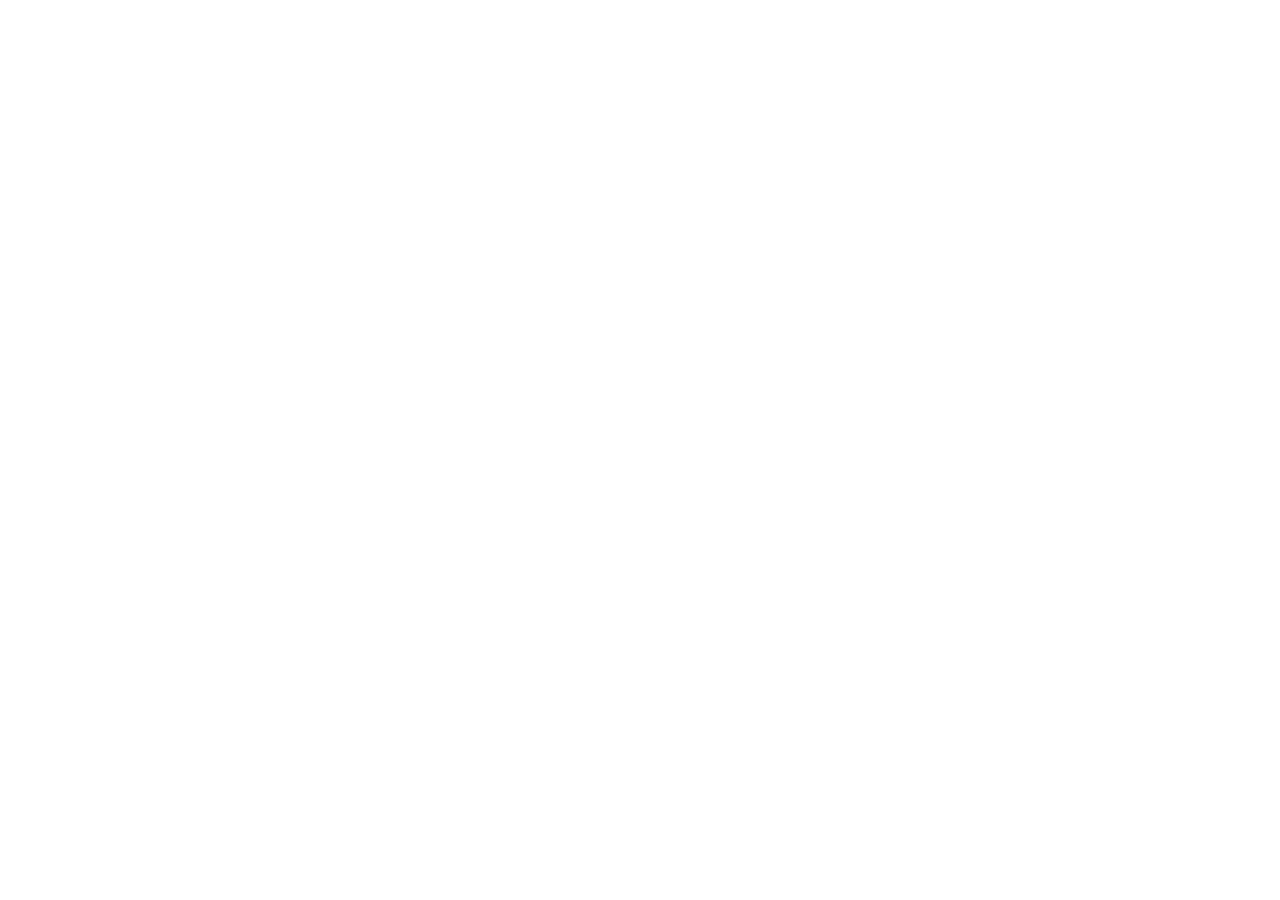
==== critique.html @ c7c2d150 "Update Open Graph meta tags for critique.html" ====
<!doctype html>
<html lang="ko">
  <head>
    <meta charset="UTF-8" />
    <meta name="viewport" content="width=device-width, initial-scale=1.0, viewport-fit=cover" />
    <title>나의 친애하는 공범들에게 · 고대신문 창간 79주년 문예공모</title>
    <meta name="description" content="고대신문 창간 79주년 문예공모 문예평론 부문 당선작 〈나의 친애하는 공범들에게〉" />
    <meta property="og:title" content="나의 친애하는 공범들에게 · 고대신문 창간 79주년 문예공모" />
    <meta property="og:description" content="고대신문 창간 79주년 문예공모 문예평론 부문 당선작" />
    <meta property="og:image" content="https://kunews.github.io/MYGM-interactive/media/img/og-critique.jpg" />
    <meta property="og:image:width" content="1200" />
    <meta property="og:image:height" content="630" />
    <meta property="og:url" content="https://kunews.github.io/MYGM-interactive/critique.html" />
    <meta property="og:type" content="article" />
    <meta property="og:site_name" content="고대신문" />
    <meta name="twitter:card" content="summary_large_image" />
    <link rel="icon" type="image/png" href="brand/favicon.png" />
    <link rel="apple-touch-icon" href="brand/apple-touch-icon.png" />
    <link rel="preconnect" href="https://fonts.googleapis.com" />
    <link rel="preconnect" href="https://fonts.gstatic.com" crossorigin />
    <link href="https://fonts.googleapis.com/css2?family=Noto+Serif+KR:wght@400;600;700&display=block" rel="stylesheet" />
    <script>try{if(sessionStorage.getItem('mungye:wipe'))document.documentElement.classList.add('wipe-in')}catch(e){}</script>
    <style>.wipe-in body::after{content:'';position:fixed;inset:0;z-index:200;background:#f7f7f5}</style>
  </head>
  <body data-work="critique">
    <div id="app"></div>
    <script type="module" src="/src/work.js"></script>
  </body>
</html>
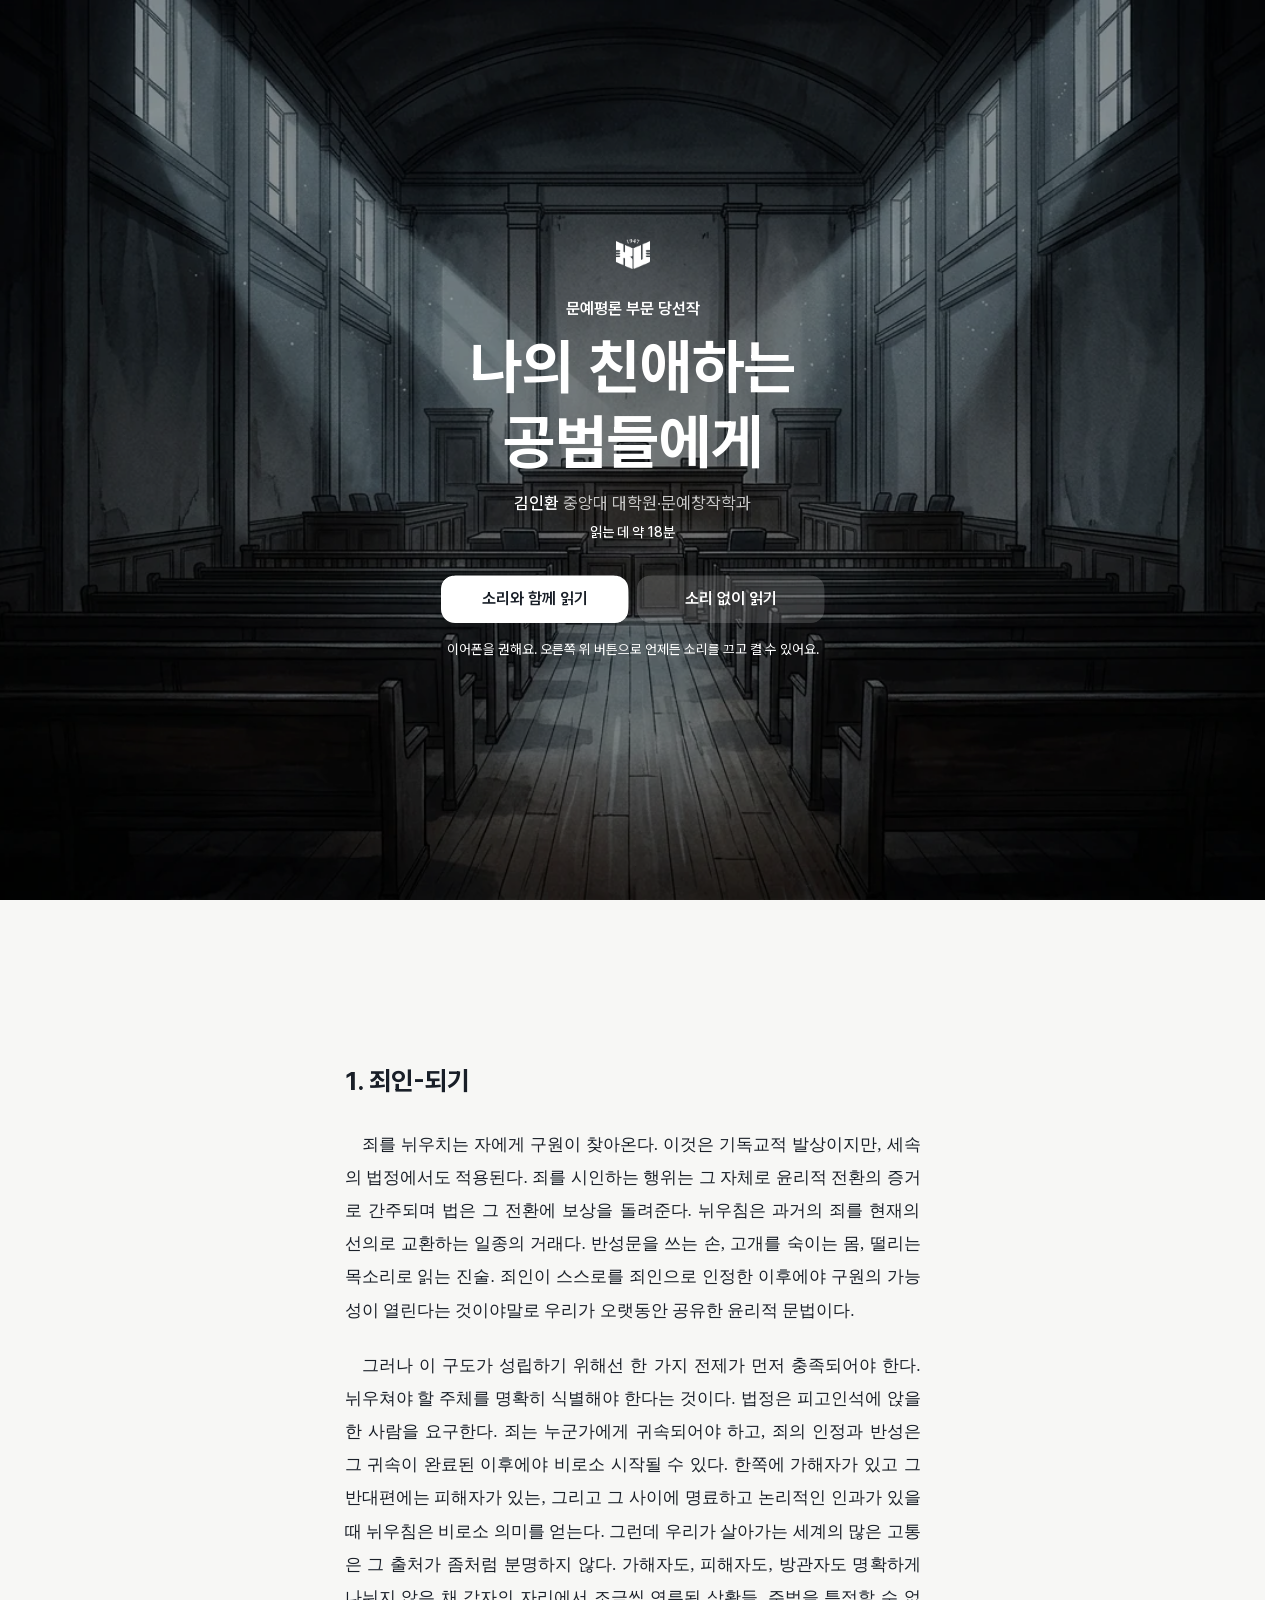
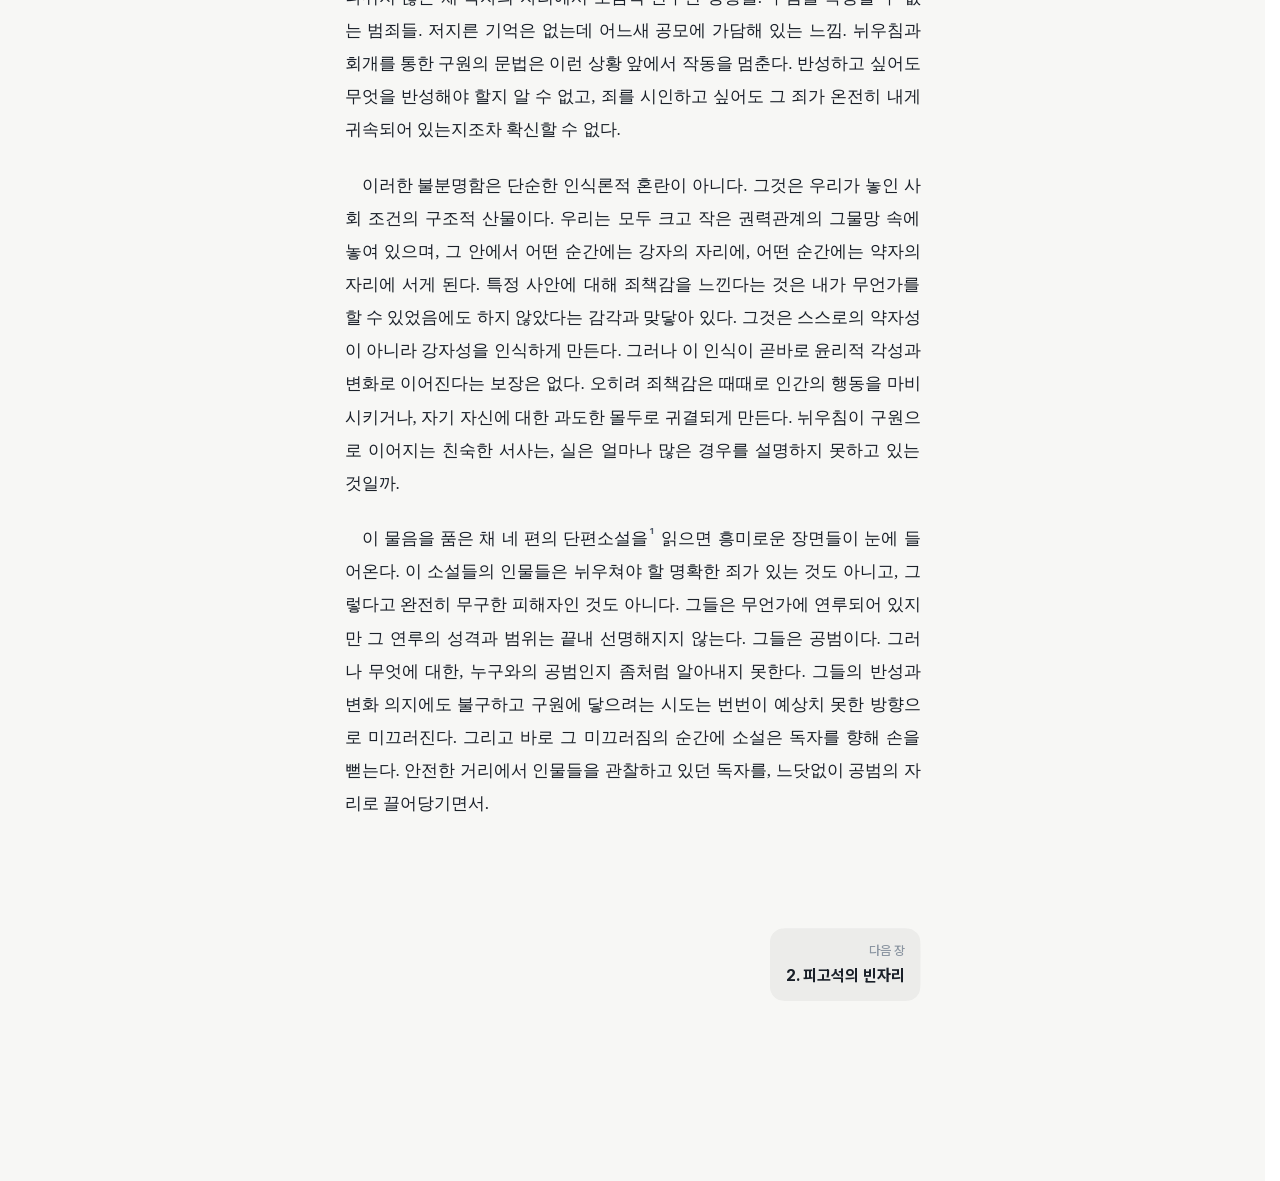
==== commit 11877fdb: "Deploy 955cebf6ae189f90eb1f23778d784be55367b003" ====
--- a/critique.html
+++ b/critique.html
@@ -21,9 +21,12 @@
     <link href="https://fonts.googleapis.com/css2?family=Noto+Serif+KR:wght@400;600;700&display=block" rel="stylesheet" />
     <script>try{if(sessionStorage.getItem('mungye:wipe'))document.documentElement.classList.add('wipe-in')}catch(e){}</script>
     <style>.wipe-in body::after{content:'';position:fixed;inset:0;z-index:200;background:#f7f7f5}</style>
+    <script type="module" crossorigin src="./assets/progress-htGak1qm.js"></script>
+    <script type="module" crossorigin src="./assets/work-B0_lLDY8.js"></script>
+    <link rel="stylesheet" crossorigin href="./assets/progress-C-xfX1Lc.css">
+    <link rel="stylesheet" crossorigin href="./assets/work-haWhw1AH.css">
   </head>
   <body data-work="critique">
     <div id="app"></div>
-    <script type="module" src="/src/work.js"></script>
   </body>
 </html>
--- a/assets/progress-C-xfX1Lc.css
+++ b/assets/progress-C-xfX1Lc.css
@@ -0,0 +1 @@
+@font-face{font-family:Pretendard Variable;font-style:normal;font-display:swap;font-weight:45 920;src:url(./PretendardVariable.subset.0-BHUkWNFR.woff2) format("woff2-variations");unicode-range:U+f9ca-fa0b,U+ff03-ff05,U+ff07,U+ff0a-ff0b,U+ff0d-ff19,U+ff1b,U+ff1d,U+ff20-ff5b,U+ff5d,U+ffe0-ffe3,U+ffe5-ffe6}@font-face{font-family:Pretendard Variable;font-style:normal;font-display:swap;font-weight:45 920;src:url(./PretendardVariable.subset.1-C-__qv6_.woff2) format("woff2-variations");unicode-range:U+d723-d728,U+d72a-d733,U+d735-d748,U+d74a-d74f,U+d752-d753,U+d755-d757,U+d75a-d75f,U+d762-d764,U+d766-d768,U+d76a-d76b,U+d76d-d76f,U+d771-d787,U+d789-d78b,U+d78d-d78f,U+d791-d797,U+d79a,U+d79c,U+d79e-d7a3,U+f900-f909,U+f90b-f92e}@font-face{font-family:Pretendard Variable;font-style:normal;font-display:swap;font-weight:45 920;src:url(./PretendardVariable.subset.2-dCZkyKLw.woff2) format("woff2-variations");unicode-range:U+d679-d68b,U+d68e-d69e,U+d6a0,U+d6a2-d6a7,U+d6a9-d6c3,U+d6c6-d6c7,U+d6c9-d6cb,U+d6cd-d6d3,U+d6d5-d6d6,U+d6d8-d6e3,U+d6e5-d6e7,U+d6e9-d6fb,U+d6fd-d717,U+d719-d71f,U+d721-d722}@font-face{font-family:Pretendard Variable;font-style:normal;font-display:swap;font-weight:45 920;src:url(./PretendardVariable.subset.3-Dqw33sf4.woff2) format("woff2-variations");unicode-range:U+d5bc-d5c7,U+d5ca-d5cb,U+d5cd-d5cf,U+d5d1-d5d7,U+d5d9-d5da,U+d5dc,U+d5de-d5e3,U+d5e6-d5e7,U+d5e9-d5eb,U+d5ed-d5f6,U+d5f8,U+d5fa-d5ff,U+d602-d603,U+d605-d607,U+d609-d60f,U+d612-d613,U+d616-d61b,U+d61d-d637,U+d63a-d63b,U+d63d-d63f,U+d641-d647,U+d64a-d64c,U+d64e-d653,U+d656-d657,U+d659-d65b,U+d65d-d666,U+d668,U+d66a-d678}@font-face{font-family:Pretendard Variable;font-style:normal;font-display:swap;font-weight:45 920;src:url(./PretendardVariable.subset.4-Bvh2YGoc.woff2) format("woff2-variations");unicode-range:U+d507,U+d509-d50b,U+d50d-d513,U+d515-d53b,U+d53e-d53f,U+d541-d543,U+d545-d54c,U+d54e,U+d550,U+d552-d557,U+d55a-d55b,U+d55d-d55f,U+d561-d564,U+d566-d567,U+d56a,U+d56c,U+d56e-d573,U+d576-d577,U+d579-d583,U+d585-d586,U+d58a-d5a4,U+d5a6-d5bb}@font-face{font-family:Pretendard Variable;font-style:normal;font-display:swap;font-weight:45 920;src:url(./PretendardVariable.subset.5-K_MNGNCe.woff2) format("woff2-variations");unicode-range:U+d464-d477,U+d47a-d47b,U+d47d-d47f,U+d481-d487,U+d489-d48a,U+d48c,U+d48e-d4e7,U+d4e9-d503,U+d505-d506}@font-face{font-family:Pretendard Variable;font-style:normal;font-display:swap;font-weight:45 920;src:url(./PretendardVariable.subset.6-Bxhohlcm.woff2) format("woff2-variations");unicode-range:U+d3bf-d3c7,U+d3ca-d3cf,U+d3d1-d3eb,U+d3ee-d3ef,U+d3f1-d3f3,U+d3f5-d3fb,U+d3fd-d400,U+d402-d45b,U+d45d-d463}@font-face{font-family:Pretendard Variable;font-style:normal;font-display:swap;font-weight:45 920;src:url(./PretendardVariable.subset.7-E2HaA55t.woff2) format("woff2-variations");unicode-range:U+d2ff,U+d302-d304,U+d306-d30b,U+d30f,U+d311-d313,U+d315-d31b,U+d31e,U+d322-d324,U+d326-d327,U+d32a-d32b,U+d32d-d32f,U+d331-d337,U+d339-d33c,U+d33e-d37b,U+d37e-d37f,U+d381-d383,U+d385-d38b,U+d38e-d390,U+d392-d397,U+d39a-d39b,U+d39d-d39f,U+d3a1-d3a7,U+d3a9-d3aa,U+d3ac,U+d3ae-d3b3,U+d3b5-d3b7,U+d3b9-d3bb,U+d3bd-d3be}@font-face{font-family:Pretendard Variable;font-style:normal;font-display:swap;font-weight:45 920;src:url(./PretendardVariable.subset.8-CRbJhhyA.woff2) format("woff2-variations");unicode-range:U+d257-d27f,U+d281-d29b,U+d29d-d29f,U+d2a1-d2ab,U+d2ad-d2b7,U+d2ba-d2bb,U+d2bd-d2bf,U+d2c1-d2c7,U+d2c9-d2ef,U+d2f2-d2f3,U+d2f5-d2f7,U+d2f9-d2fe}@font-face{font-family:Pretendard Variable;font-style:normal;font-display:swap;font-weight:45 920;src:url(./PretendardVariable.subset.9-Btb3bmS6.woff2) format("woff2-variations");unicode-range:U+d1b4,U+d1b6-d1f3,U+d1f5-d22b,U+d22e-d22f,U+d231-d233,U+d235-d23b,U+d23d-d240,U+d242-d256}@font-face{font-family:Pretendard Variable;font-style:normal;font-display:swap;font-weight:45 920;src:url(./PretendardVariable.subset.10-DzSWztS8.woff2) format("woff2-variations");unicode-range:U+d105-d12f,U+d132-d133,U+d135-d137,U+d139-d13f,U+d141-d142,U+d144,U+d146-d14b,U+d14e-d14f,U+d151-d153,U+d155-d15b,U+d15e-d187,U+d189-d19f,U+d1a2-d1a3,U+d1a5-d1a7,U+d1a9-d1af,U+d1b2-d1b3}@font-face{font-family:Pretendard Variable;font-style:normal;font-display:swap;font-weight:45 920;src:url(./PretendardVariable.subset.11-CqVmlKJn.woff2) format("woff2-variations");unicode-range:U+d04b-d04f,U+d051-d057,U+d059-d06b,U+d06d-d06f,U+d071-d073,U+d075-d07b,U+d07e-d0a3,U+d0a6-d0a7,U+d0a9-d0ab,U+d0ad-d0b3,U+d0b6,U+d0b8,U+d0ba-d0bf,U+d0c2-d0c3,U+d0c5-d0c7,U+d0c9-d0cf,U+d0d2,U+d0d6-d0db,U+d0de-d0df,U+d0e1-d0e3,U+d0e5-d0eb,U+d0ee-d0f0,U+d0f2-d104}@font-face{font-family:Pretendard Variable;font-style:normal;font-display:swap;font-weight:45 920;src:url(./PretendardVariable.subset.12-BHuZSgT0.woff2) format("woff2-variations");unicode-range:U+cfa2-cfc3,U+cfc5-cfdf,U+cfe2-cfe3,U+cfe5-cfe7,U+cfe9-cff4,U+cff6-cffb,U+cffd-cfff,U+d001-d003,U+d005-d017,U+d019-d033,U+d036-d037,U+d039-d03b,U+d03d-d04a}@font-face{font-family:Pretendard Variable;font-style:normal;font-display:swap;font-weight:45 920;src:url(./PretendardVariable.subset.13-C42mj_j2.woff2) format("woff2-variations");unicode-range:U+cef0-cef3,U+cef6,U+cef9-ceff,U+cf01-cf03,U+cf05-cf07,U+cf09-cf0f,U+cf11-cf12,U+cf14-cf1b,U+cf1d-cf1f,U+cf21-cf2f,U+cf31-cf53,U+cf56-cf57,U+cf59-cf5b,U+cf5d-cf63,U+cf66,U+cf68,U+cf6a-cf6f,U+cf71-cf84,U+cf86-cf8b,U+cf8d-cfa1}@font-face{font-family:Pretendard Variable;font-style:normal;font-display:swap;font-weight:45 920;src:url(./PretendardVariable.subset.14-Bl512uUX.woff2) format("woff2-variations");unicode-range:U+ce3c-ce57,U+ce5a-ce5b,U+ce5d-ce5f,U+ce61-ce67,U+ce6a,U+ce6c,U+ce6e-ce73,U+ce76-ce77,U+ce79-ce7b,U+ce7d-ce83,U+ce85-ce88,U+ce8a-ce8f,U+ce91-ce93,U+ce95-ce97,U+ce99-ce9f,U+cea2,U+cea4-ceab,U+cead-cee3,U+cee6-cee7,U+cee9-ceeb,U+ceed-ceef}@font-face{font-family:Pretendard Variable;font-style:normal;font-display:swap;font-weight:45 920;src:url(./PretendardVariable.subset.15-D04iXIE3.woff2) format("woff2-variations");unicode-range:U+cd92-cd93,U+cd96-cd97,U+cd99-cd9b,U+cd9d-cda3,U+cda6-cda8,U+cdaa-cdaf,U+cdb1-cdc3,U+cdc5-cdcb,U+cdcd-cde7,U+cde9-ce03,U+ce05-ce1f,U+ce22-ce34,U+ce36-ce3b}@font-face{font-family:Pretendard Variable;font-style:normal;font-display:swap;font-weight:45 920;src:url(./PretendardVariable.subset.16-BQUnS2GX.woff2) format("woff2-variations");unicode-range:U+ccef-cd07,U+cd0a-cd0b,U+cd0d-cd1a,U+cd1c,U+cd1e-cd2b,U+cd2d-cd5b,U+cd5d-cd77,U+cd79-cd91}@font-face{font-family:Pretendard Variable;font-style:normal;font-display:swap;font-weight:45 920;src:url(./PretendardVariable.subset.17-BfZSA-Xc.woff2) format("woff2-variations");unicode-range:U+cc3f-cc43,U+cc46-cc47,U+cc49-cc4b,U+cc4d-cc53,U+cc55-cc58,U+cc5a-cc5f,U+cc61-cc97,U+cc9a-cc9b,U+cc9d-cc9f,U+cca1-cca7,U+ccaa,U+ccac,U+ccae-ccb3,U+ccb6-ccb7,U+ccb9-ccbb,U+ccbd-cccf,U+ccd1-cce3,U+cce5-ccee}@font-face{font-family:Pretendard Variable;font-style:normal;font-display:swap;font-weight:45 920;src:url(./PretendardVariable.subset.18-CwAxMC3C.woff2) format("woff2-variations");unicode-range:U+cb91-cbd3,U+cbd5-cbe3,U+cbe5-cc0b,U+cc0e-cc0f,U+cc11-cc13,U+cc15-cc1b,U+cc1d-cc20,U+cc23-cc27,U+cc2a-cc2b,U+cc2d,U+cc2f,U+cc31-cc37,U+cc3a,U+cc3c}@font-face{font-family:Pretendard Variable;font-style:normal;font-display:swap;font-weight:45 920;src:url(./PretendardVariable.subset.19-CJu4Zcdo.woff2) format("woff2-variations");unicode-range:U+caf4-cb47,U+cb4a-cb90}@font-face{font-family:Pretendard Variable;font-style:normal;font-display:swap;font-weight:45 920;src:url(./PretendardVariable.subset.20-Ig1-z3n5.woff2) format("woff2-variations");unicode-range:U+ca4a-ca4b,U+ca4e-ca4f,U+ca51-ca53,U+ca55-ca5b,U+ca5d-ca60,U+ca62-ca83,U+ca85-cabb,U+cabe-cabf,U+cac1-cac3,U+cac5-cacb,U+cacd-cad0,U+cad2,U+cad4-cad8,U+cada-caf3}@font-face{font-family:Pretendard Variable;font-style:normal;font-display:swap;font-weight:45 920;src:url(./PretendardVariable.subset.21-yKPEdLXC.woff2) format("woff2-variations");unicode-range:U+c996-c997,U+c99a-c99c,U+c99e-c9bf,U+c9c2-c9c3,U+c9c5-c9c7,U+c9c9-c9cf,U+c9d2,U+c9d4,U+c9d7-c9d8,U+c9db,U+c9de-c9df,U+c9e1-c9e3,U+c9e5-c9e6,U+c9e8-c9eb,U+c9ee-c9f0,U+c9f2-c9f7,U+c9f9-ca0b,U+ca0d-ca28,U+ca2a-ca49}@font-face{font-family:Pretendard Variable;font-style:normal;font-display:swap;font-weight:45 920;src:url(./PretendardVariable.subset.22-CSqxKoOs.woff2) format("woff2-variations");unicode-range:U+c8e9-c8f4,U+c8f6-c8fb,U+c8fe-c8ff,U+c901-c903,U+c905-c90b,U+c90e-c910,U+c912-c917,U+c919-c92b,U+c92d-c94f,U+c951-c953,U+c955-c96b,U+c96d-c973,U+c975-c987,U+c98a-c98b,U+c98d-c98f,U+c991-c995}@font-face{font-family:Pretendard Variable;font-style:normal;font-display:swap;font-weight:45 920;src:url(./PretendardVariable.subset.23-DK80wi0t.woff2) format("woff2-variations");unicode-range:U+c841-c84b,U+c84d-c86f,U+c872-c873,U+c875-c877,U+c879-c87f,U+c882-c884,U+c887-c88a,U+c88d-c8c3,U+c8c5-c8df,U+c8e1-c8e8}@font-face{font-family:Pretendard Variable;font-style:normal;font-display:swap;font-weight:45 920;src:url(./PretendardVariable.subset.24-CmkE8Q8D.woff2) format("woff2-variations");unicode-range:U+c779-c77b,U+c77e-c782,U+c786,U+c78b,U+c78d,U+c78f,U+c792-c793,U+c795,U+c797,U+c799-c79f,U+c7a2,U+c7a7-c7ab,U+c7ae-c7bb,U+c7bd-c7c0,U+c7c2-c7c7,U+c7c9-c7dc,U+c7de-c7ff,U+c802-c803,U+c805-c807,U+c809,U+c80b-c80f,U+c812,U+c814,U+c817-c81b,U+c81e-c81f,U+c821-c823,U+c825-c82e,U+c830-c837,U+c839-c83b,U+c83d-c840}@font-face{font-family:Pretendard Variable;font-style:normal;font-display:swap;font-weight:45 920;src:url(./PretendardVariable.subset.25-CsoWBIZB.woff2) format("woff2-variations");unicode-range:U+c6bb-c6bf,U+c6c2,U+c6c4,U+c6c6-c6cb,U+c6ce-c6cf,U+c6d1-c6d3,U+c6d5-c6db,U+c6dd-c6df,U+c6e1-c6e7,U+c6e9-c6eb,U+c6ed-c6ef,U+c6f1-c6f8,U+c6fa-c703,U+c705-c707,U+c709-c70b,U+c70d-c716,U+c718,U+c71a-c71f,U+c722-c723,U+c725-c727,U+c729-c734,U+c736-c73b,U+c73e-c73f,U+c741-c743,U+c745-c74b,U+c74e-c750,U+c752-c757,U+c759-c773,U+c776-c777}@font-face{font-family:Pretendard Variable;font-style:normal;font-display:swap;font-weight:45 920;src:url(./PretendardVariable.subset.26-Sozl8dw8.woff2) format("woff2-variations");unicode-range:U+c5f5-c5fb,U+c5fe,U+c602-c605,U+c607,U+c609-c60f,U+c611-c61a,U+c61c-c623,U+c626-c627,U+c629-c62b,U+c62d,U+c62f-c632,U+c636,U+c638,U+c63a-c63f,U+c642-c643,U+c645-c647,U+c649-c652,U+c656-c65b,U+c65d-c65f,U+c661-c663,U+c665-c677,U+c679-c67b,U+c67d-c693,U+c696-c697,U+c699-c69b,U+c69d-c6a3,U+c6a6,U+c6a8,U+c6aa-c6af,U+c6b2-c6b3,U+c6b5-c6b7,U+c6b9-c6ba}@font-face{font-family:Pretendard Variable;font-style:normal;font-display:swap;font-weight:45 920;src:url(./PretendardVariable.subset.27-CT6nuW9L.woff2) format("woff2-variations");unicode-range:U+c517-c527,U+c52a-c52b,U+c52d-c52f,U+c531-c538,U+c53a,U+c53c,U+c53e-c543,U+c546-c547,U+c54b,U+c54d-c552,U+c556,U+c55a-c55b,U+c55d,U+c55f,U+c562-c563,U+c565-c567,U+c569-c56f,U+c572,U+c574,U+c576-c57b,U+c57e-c57f,U+c581-c583,U+c585-c586,U+c588-c58b,U+c58e,U+c590,U+c592-c596,U+c599-c5b3,U+c5b6-c5b7,U+c5ba,U+c5be-c5c3,U+c5ca-c5cb,U+c5cd,U+c5cf,U+c5d2-c5d3,U+c5d5-c5d7,U+c5d9-c5df,U+c5e1-c5e2,U+c5e4,U+c5e6-c5eb,U+c5ef,U+c5f1-c5f3}@font-face{font-family:Pretendard Variable;font-style:normal;font-display:swap;font-weight:45 920;src:url(./PretendardVariable.subset.28-CpO0Y96p.woff2) format("woff2-variations");unicode-range:U+c475-c4ef,U+c4f2-c4f3,U+c4f5-c4f7,U+c4f9-c4ff,U+c502-c50b,U+c50d-c516}@font-face{font-family:Pretendard Variable;font-style:normal;font-display:swap;font-weight:45 920;src:url(./PretendardVariable.subset.29-D6hjrUWm.woff2) format("woff2-variations");unicode-range:U+c3d0-c3d7,U+c3da-c3db,U+c3dd-c3de,U+c3e1-c3ec,U+c3ee-c3f3,U+c3f5-c42b,U+c42d-c463,U+c466-c474}@font-face{font-family:Pretendard Variable;font-style:normal;font-display:swap;font-weight:45 920;src:url(./PretendardVariable.subset.30-CWDM1c0J.woff2) format("woff2-variations");unicode-range:U+c32b-c367,U+c36a-c36b,U+c36d-c36f,U+c371-c377,U+c37a-c37b,U+c37e-c383,U+c385-c387,U+c389-c3cf}@font-face{font-family:Pretendard Variable;font-style:normal;font-display:swap;font-weight:45 920;src:url(./PretendardVariable.subset.31-CdmyZ5mm.woff2) format("woff2-variations");unicode-range:U+c26a-c26b,U+c26d-c26f,U+c271-c273,U+c275-c27b,U+c27e-c287,U+c289-c28f,U+c291-c297,U+c299-c29a,U+c29c-c2a3,U+c2a5-c2a7,U+c2a9-c2ab,U+c2ad-c2b3,U+c2b6,U+c2b8,U+c2ba-c2bb,U+c2bd-c2db,U+c2de-c2df,U+c2e1-c2e2,U+c2e5-c2ea,U+c2ee,U+c2f0,U+c2f2-c2f5,U+c2f7,U+c2fa-c2fb,U+c2fd-c2ff,U+c301-c307,U+c309-c30c,U+c30e-c312,U+c315-c323,U+c325-c328,U+c32a}@font-face{font-family:Pretendard Variable;font-style:normal;font-display:swap;font-weight:45 920;src:url(./PretendardVariable.subset.32-CGnFWD2i.woff2) format("woff2-variations");unicode-range:U+c1bc-c1c3,U+c1c5-c1df,U+c1e1-c1fb,U+c1fd-c203,U+c205-c20c,U+c20e,U+c210-c217,U+c21a-c21b,U+c21d-c21e,U+c221-c227,U+c229-c22a,U+c22c,U+c22e,U+c230,U+c233-c24f,U+c251-c257,U+c259-c269}@font-face{font-family:Pretendard Variable;font-style:normal;font-display:swap;font-weight:45 920;src:url(./PretendardVariable.subset.33--0OT__YQ.woff2) format("woff2-variations");unicode-range:U+c101-c11b,U+c11f,U+c121-c123,U+c125-c12b,U+c12e,U+c132-c137,U+c13a-c13b,U+c13d-c13f,U+c141-c147,U+c14a,U+c14c-c153,U+c155-c157,U+c159-c15b,U+c15d-c166,U+c169-c16f,U+c171-c177,U+c179-c18b,U+c18e-c18f,U+c191-c193,U+c195-c19b,U+c19d-c19e,U+c1a0,U+c1a2-c1a4,U+c1a6-c1bb}@font-face{font-family:Pretendard Variable;font-style:normal;font-display:swap;font-weight:45 920;src:url(./PretendardVariable.subset.34-CaCS33Md.woff2) format("woff2-variations");unicode-range:U+c049-c057,U+c059-c05b,U+c05d-c05f,U+c061-c067,U+c069-c08f,U+c091-c0ab,U+c0ae-c0af,U+c0b1-c0b3,U+c0b5,U+c0b7-c0bb,U+c0be,U+c0c2-c0c7,U+c0ca-c0cb,U+c0cd-c0cf,U+c0d1-c0d7,U+c0d9-c0da,U+c0dc,U+c0de-c0e3,U+c0e5-c0eb,U+c0ed-c0f3,U+c0f6,U+c0f8,U+c0fa-c0ff}@font-face{font-family:Pretendard Variable;font-style:normal;font-display:swap;font-weight:45 920;src:url(./PretendardVariable.subset.35-DWFYRGLp.woff2) format("woff2-variations");unicode-range:U+bfa7-bfaf,U+bfb1-bfc4,U+bfc6-bfcb,U+bfce-bfcf,U+bfd1-bfd3,U+bfd5-bfdb,U+bfdd-c048}@font-face{font-family:Pretendard Variable;font-style:normal;font-display:swap;font-weight:45 920;src:url(./PretendardVariable.subset.36-Dn5IBRQB.woff2) format("woff2-variations");unicode-range:U+bf07,U+bf09-bf3f,U+bf41-bf4f,U+bf52-bf54,U+bf56-bfa6}@font-face{font-family:Pretendard Variable;font-style:normal;font-display:swap;font-weight:45 920;src:url(./PretendardVariable.subset.37-BD6FyOtY.woff2) format("woff2-variations");unicode-range:U+be56,U+be58,U+be5c-be5f,U+be62-be63,U+be65-be67,U+be69-be74,U+be76-be7b,U+be7e-be7f,U+be81-be8e,U+be90,U+be92-bea7,U+bea9-becf,U+bed2-bed3,U+bed5-bed6,U+bed9-bee3,U+bee6-bf06}@font-face{font-family:Pretendard Variable;font-style:normal;font-display:swap;font-weight:45 920;src:url(./PretendardVariable.subset.38-D4hu443z.woff2) format("woff2-variations");unicode-range:U+bdb0-bdd3,U+bdd5-bdef,U+bdf1-be0b,U+be0d-be0f,U+be11-be13,U+be15-be43,U+be46-be47,U+be49-be4b,U+be4d-be53}@font-face{font-family:Pretendard Variable;font-style:normal;font-display:swap;font-weight:45 920;src:url(./PretendardVariable.subset.39-B_7wfth9.woff2) format("woff2-variations");unicode-range:U+bd03,U+bd06,U+bd08,U+bd0a-bd0f,U+bd11-bd22,U+bd25-bd47,U+bd49-bd58,U+bd5a-bd7f,U+bd82-bd83,U+bd85-bd87,U+bd8a-bd8f,U+bd91-bd92,U+bd94,U+bd96-bd98,U+bd9a-bdaf}@font-face{font-family:Pretendard Variable;font-style:normal;font-display:swap;font-weight:45 920;src:url(./PretendardVariable.subset.40-BDaOfdUe.woff2) format("woff2-variations");unicode-range:U+bc4e-bc83,U+bc86-bc87,U+bc89-bc8b,U+bc8d-bc93,U+bc96,U+bc98,U+bc9b-bc9f,U+bca2-bca3,U+bca5-bca7,U+bca9-bcb2,U+bcb4-bcbb,U+bcbe-bcbf,U+bcc1-bcc3,U+bcc5-bccc,U+bcce-bcd0,U+bcd2-bcd4,U+bcd6-bcf3,U+bcf7,U+bcf9-bcfb,U+bcfd-bd02}@font-face{font-family:Pretendard Variable;font-style:normal;font-display:swap;font-weight:45 920;src:url(./PretendardVariable.subset.41-BUACvzZC.woff2) format("woff2-variations");unicode-range:U+bb90-bba3,U+bba5-bbab,U+bbad-bbbf,U+bbc1-bbf7,U+bbfa-bbfb,U+bbfd-bbfe,U+bc01-bc07,U+bc09-bc0a,U+bc0e,U+bc10,U+bc12-bc13,U+bc17,U+bc19-bc1a,U+bc1e,U+bc20-bc23,U+bc26,U+bc28,U+bc2a-bc2c,U+bc2e-bc2f,U+bc32-bc33,U+bc35-bc37,U+bc39-bc3f,U+bc41-bc42,U+bc44,U+bc46-bc48,U+bc4a-bc4d}@font-face{font-family:Pretendard Variable;font-style:normal;font-display:swap;font-weight:45 920;src:url(./PretendardVariable.subset.42-Dp-5mnyL.woff2) format("woff2-variations");unicode-range:U+bae6-bafb,U+bafd-bb17,U+bb19-bb33,U+bb37,U+bb39-bb3a,U+bb3d-bb43,U+bb45-bb46,U+bb48,U+bb4a-bb4f,U+bb51-bb53,U+bb55-bb57,U+bb59-bb62,U+bb64-bb8f}@font-face{font-family:Pretendard Variable;font-style:normal;font-display:swap;font-weight:45 920;src:url(./PretendardVariable.subset.43-DHdpry7N.woff2) format("woff2-variations");unicode-range:U+ba30-ba37,U+ba3a-ba3b,U+ba3d-ba3f,U+ba41-ba47,U+ba49-ba4a,U+ba4c,U+ba4e-ba53,U+ba56-ba57,U+ba59-ba5b,U+ba5d-ba63,U+ba65-ba66,U+ba68-ba6f,U+ba71-ba73,U+ba75-ba77,U+ba79-ba84,U+ba86,U+ba88-baa7,U+baaa,U+baad-baaf,U+bab1-bab7,U+baba,U+babc,U+babe-bae5}@font-face{font-family:Pretendard Variable;font-style:normal;font-display:swap;font-weight:45 920;src:url(./PretendardVariable.subset.44-qHopVhdd.woff2) format("woff2-variations");unicode-range:U+b96e-b973,U+b976-b977,U+b979-b97b,U+b97d-b983,U+b986,U+b988,U+b98a-b98d,U+b98f-b9ab,U+b9ae-b9af,U+b9b1-b9b3,U+b9b5-b9bb,U+b9be,U+b9c0,U+b9c2-b9c7,U+b9ca-b9cb,U+b9cd,U+b9d2-b9d7,U+b9da,U+b9dc,U+b9df-b9e0,U+b9e2,U+b9e6-b9e7,U+b9e9-b9f3,U+b9f6,U+b9f8,U+b9fb-ba2f}@font-face{font-family:Pretendard Variable;font-style:normal;font-display:swap;font-weight:45 920;src:url(./PretendardVariable.subset.45-BniyRFfm.woff2) format("woff2-variations");unicode-range:U+b8bf-b8cb,U+b8cd-b8e0,U+b8e2-b8e7,U+b8ea-b8eb,U+b8ed-b8ef,U+b8f1-b8f7,U+b8fa,U+b8fc,U+b8fe-b903,U+b905-b917,U+b919-b91f,U+b921-b93b,U+b93d-b957,U+b95a-b95b,U+b95d-b95f,U+b961-b967,U+b969-b96c}@font-face{font-family:Pretendard Variable;font-style:normal;font-display:swap;font-weight:45 920;src:url(./PretendardVariable.subset.46-BMRq7xC-.woff2) format("woff2-variations");unicode-range:U+b80d-b80f,U+b811-b817,U+b81a,U+b81c-b823,U+b826-b827,U+b829-b82b,U+b82d-b833,U+b836,U+b83a-b83f,U+b841-b85b,U+b85e-b85f,U+b861-b863,U+b865-b86b,U+b86e,U+b870,U+b872-b8af,U+b8b1-b8be}@font-face{font-family:Pretendard Variable;font-style:normal;font-display:swap;font-weight:45 920;src:url(./PretendardVariable.subset.47-B-cWO2pw.woff2) format("woff2-variations");unicode-range:U+b74d-b75f,U+b761-b763,U+b765-b774,U+b776-b77b,U+b77e-b77f,U+b781-b783,U+b785-b78b,U+b78e,U+b792-b796,U+b79a-b79b,U+b79d-b7a7,U+b7aa,U+b7ae-b7b3,U+b7b6-b7c8,U+b7ca-b7eb,U+b7ee-b7ef,U+b7f1-b7f3,U+b7f5-b7fb,U+b7fe,U+b802-b806,U+b80a-b80b}@font-face{font-family:Pretendard Variable;font-style:normal;font-display:swap;font-weight:45 920;src:url(./PretendardVariable.subset.48-Ct-fWrPO.woff2) format("woff2-variations");unicode-range:U+b6a7-b6aa,U+b6ac-b6b0,U+b6b2-b6ef,U+b6f1-b727,U+b72a-b72b,U+b72d-b72e,U+b731-b737,U+b739-b73a,U+b73c-b743,U+b745-b74c}@font-face{font-family:Pretendard Variable;font-style:normal;font-display:swap;font-weight:45 920;src:url(./PretendardVariable.subset.49-BblQVys9.woff2) format("woff2-variations");unicode-range:U+b605-b60f,U+b612-b617,U+b619-b624,U+b626-b69b,U+b69e-b6a3,U+b6a5-b6a6}@font-face{font-family:Pretendard Variable;font-style:normal;font-display:swap;font-weight:45 920;src:url(./PretendardVariable.subset.50-C8IyFH7L.woff2) format("woff2-variations");unicode-range:U+b55f,U+b562-b583,U+b585-b59f,U+b5a2-b5a3,U+b5a5-b5a7,U+b5a9-b5b2,U+b5b5-b5ba,U+b5bd-b604}@font-face{font-family:Pretendard Variable;font-style:normal;font-display:swap;font-weight:45 920;src:url(./PretendardVariable.subset.51-Bxd0gTAs.woff2) format("woff2-variations");unicode-range:U+b4a5-b4b6,U+b4b8-b4bf,U+b4c1-b4c7,U+b4c9-b4db,U+b4de-b4df,U+b4e1-b4e2,U+b4e5-b4eb,U+b4ee,U+b4f0,U+b4f2-b513,U+b516-b517,U+b519-b51a,U+b51d-b523,U+b526,U+b528,U+b52b-b52f,U+b532-b533,U+b535-b537,U+b539-b53f,U+b541-b544,U+b546-b54b,U+b54d-b54f,U+b551-b55b,U+b55d-b55e}@font-face{font-family:Pretendard Variable;font-style:normal;font-display:swap;font-weight:45 920;src:url(./PretendardVariable.subset.52-CNgqKOOJ.woff2) format("woff2-variations");unicode-range:U+b3f8-b3fb,U+b3fd-b40f,U+b411-b417,U+b419-b41b,U+b41d-b41f,U+b421-b427,U+b42a-b42b,U+b42d-b44f,U+b452-b453,U+b455-b457,U+b459-b45f,U+b462-b464,U+b466-b46b,U+b46d-b47f,U+b481-b4a3}@font-face{font-family:Pretendard Variable;font-style:normal;font-display:swap;font-weight:45 920;src:url(./PretendardVariable.subset.53-BSRnyb-u.woff2) format("woff2-variations");unicode-range:U+b342-b353,U+b356-b357,U+b359-b35b,U+b35d-b35e,U+b360-b363,U+b366,U+b368,U+b36a-b36d,U+b36f,U+b372-b373,U+b375-b377,U+b379-b37f,U+b381-b382,U+b384,U+b386-b38b,U+b38d-b3c3,U+b3c6-b3c7,U+b3c9-b3ca,U+b3cd-b3d3,U+b3d6,U+b3d8,U+b3da-b3f7}@font-face{font-family:Pretendard Variable;font-style:normal;font-display:swap;font-weight:45 920;src:url(./PretendardVariable.subset.54-Dt2-cQkx.woff2) format("woff2-variations");unicode-range:U+b27c-b283,U+b285-b28f,U+b292-b293,U+b295-b297,U+b29a-b29f,U+b2a1-b2a4,U+b2a7-b2a9,U+b2ab,U+b2ad-b2c7,U+b2ca-b2cb,U+b2cd-b2cf,U+b2d1-b2d7,U+b2da,U+b2dc,U+b2de-b2e3,U+b2e7,U+b2e9-b2ea,U+b2ef-b2f3,U+b2f6,U+b2f8,U+b2fa-b2fb,U+b2fd-b2fe,U+b302-b303,U+b305-b307,U+b309-b30f,U+b312,U+b316-b31b,U+b31d-b341}@font-face{font-family:Pretendard Variable;font-style:normal;font-display:swap;font-weight:45 920;src:url(./PretendardVariable.subset.55-jFgflYjX.woff2) format("woff2-variations");unicode-range:U+b1d6-b1e7,U+b1e9-b1fc,U+b1fe-b203,U+b206-b207,U+b209-b20b,U+b20d-b213,U+b216-b21f,U+b221-b257,U+b259-b273,U+b275-b27b}@font-face{font-family:Pretendard Variable;font-style:normal;font-display:swap;font-weight:45 920;src:url(./PretendardVariable.subset.56-BwZdvJZQ.woff2) format("woff2-variations");unicode-range:U+b120-b122,U+b126-b127,U+b129-b12b,U+b12d-b133,U+b136,U+b138,U+b13a-b13f,U+b142-b143,U+b145-b14f,U+b151-b153,U+b156-b157,U+b159-b177,U+b17a-b17b,U+b17d-b17f,U+b181-b187,U+b189-b18c,U+b18e-b191,U+b195-b1a7,U+b1a9-b1cb,U+b1cd-b1d5}@font-face{font-family:Pretendard Variable;font-style:normal;font-display:swap;font-weight:45 920;src:url(./PretendardVariable.subset.57-BwFDg-Fs.woff2) format("woff2-variations");unicode-range:U+b05f-b07b,U+b07e-b07f,U+b081-b083,U+b085-b08b,U+b08d-b097,U+b09b,U+b09d-b09f,U+b0a2-b0a7,U+b0aa,U+b0b0,U+b0b2,U+b0b6-b0b7,U+b0b9-b0bb,U+b0bd-b0c3,U+b0c6-b0c7,U+b0ca-b0cf,U+b0d1-b0df,U+b0e1-b0e4,U+b0e6-b107,U+b10a-b10b,U+b10d-b10f,U+b111-b112,U+b114-b117,U+b119-b11a,U+b11c-b11f}@font-face{font-family:Pretendard Variable;font-style:normal;font-display:swap;font-weight:45 920;src:url(./PretendardVariable.subset.58-DlucQts_.woff2) format("woff2-variations");unicode-range:U+afac-afb7,U+afba-afbb,U+afbd-afbf,U+afc1-afc6,U+afca-afcc,U+afce-afd3,U+afd5-afe7,U+afe9-afef,U+aff1-b00b,U+b00d-b00f,U+b011-b013,U+b015-b01b,U+b01d-b027,U+b029-b043,U+b045-b047,U+b049,U+b04b,U+b04d-b052,U+b055-b056,U+b058-b05c,U+b05e}@font-face{font-family:Pretendard Variable;font-style:normal;font-display:swap;font-weight:45 920;src:url(./PretendardVariable.subset.59-CMkWjhdo.woff2) format("woff2-variations");unicode-range:U+af03-af07,U+af09-af2b,U+af2e-af33,U+af35-af3b,U+af3e-af40,U+af44-af47,U+af4a-af5c,U+af5e-af63,U+af65-af7f,U+af81-afab}@font-face{font-family:Pretendard Variable;font-style:normal;font-display:swap;font-weight:45 920;src:url(./PretendardVariable.subset.60-CeHezjjf.woff2) format("woff2-variations");unicode-range:U+ae56-ae5b,U+ae5e-ae60,U+ae62-ae64,U+ae66-ae67,U+ae69-ae6b,U+ae6d-ae83,U+ae85-aebb,U+aebf,U+aec1-aec3,U+aec5-aecb,U+aece,U+aed0,U+aed2-aed7,U+aed9-aef3,U+aef5-af02}@font-face{font-family:Pretendard Variable;font-style:normal;font-display:swap;font-weight:45 920;src:url(./PretendardVariable.subset.61-PUuTnod4.woff2) format("woff2-variations");unicode-range:U+ad9c-ada3,U+ada5-adbf,U+adc1-adc3,U+adc5-adc7,U+adc9-add2,U+add4-addb,U+addd-addf,U+ade1-ade3,U+ade5-adf7,U+adfa-adfb,U+adfd-adff,U+ae02-ae07,U+ae0a,U+ae0c,U+ae0e-ae13,U+ae15-ae2f,U+ae31-ae33,U+ae35-ae37,U+ae39-ae3f,U+ae42,U+ae44,U+ae46-ae49,U+ae4b,U+ae4f,U+ae51-ae53,U+ae55}@font-face{font-family:Pretendard Variable;font-style:normal;font-display:swap;font-weight:45 920;src:url(./PretendardVariable.subset.62-DGSAWCfb.woff2) format("woff2-variations");unicode-range:U+ace2-ace3,U+ace5-ace6,U+ace9-acef,U+acf2,U+acf4,U+acf7-acfb,U+acfe-acff,U+ad01-ad03,U+ad05-ad0b,U+ad0d-ad10,U+ad12-ad1b,U+ad1d-ad33,U+ad35-ad48,U+ad4a-ad4f,U+ad51-ad6b,U+ad6e-ad6f,U+ad71-ad72,U+ad77-ad7c,U+ad7e,U+ad80,U+ad82-ad87,U+ad89-ad8b,U+ad8d-ad8f,U+ad91-ad9b}@font-face{font-family:Pretendard Variable;font-style:normal;font-display:swap;font-weight:45 920;src:url(./PretendardVariable.subset.63-B35xsm4O.woff2) format("woff2-variations");unicode-range:U+ac25-ac2c,U+ac2e,U+ac30,U+ac32-ac37,U+ac39-ac3f,U+ac41-ac4c,U+ac4e-ac6f,U+ac72-ac73,U+ac75-ac76,U+ac79-ac7f,U+ac82,U+ac84-ac88,U+ac8a-ac8b,U+ac8d-ac8f,U+ac91-ac93,U+ac95-ac9b,U+ac9d-ac9e,U+aca1-aca7,U+acab,U+acad-acaf,U+acb1-acb7,U+acba-acbb,U+acbe-acc0,U+acc2-acc3,U+acc5-acdf}@font-face{font-family:Pretendard Variable;font-style:normal;font-display:swap;font-weight:45 920;src:url(./PretendardVariable.subset.64-CTbrgYF9.woff2) format("woff2-variations");unicode-range:U+99df,U+99ed,U+99f1,U+99ff,U+9a01,U+9a08,U+9a0e-9a0f,U+9a19,U+9a2b,U+9a30,U+9a36-9a37,U+9a40,U+9a43,U+9a45,U+9a4d,U+9a55,U+9a57,U+9a5a-9a5b,U+9a5f,U+9a62,U+9a65,U+9a69-9a6a,U+9aa8,U+9ab8,U+9ad3,U+9ae5,U+9aee,U+9b1a,U+9b27,U+9b2a,U+9b31,U+9b3c,U+9b41-9b45,U+9b4f,U+9b54,U+9b5a,U+9b6f,U+9b8e,U+9b91,U+9b9f,U+9bab,U+9bae,U+9bc9,U+9bd6,U+9be4,U+9be8,U+9c0d,U+9c10,U+9c12,U+9c15,U+9c25,U+9c32,U+9c3b,U+9c47,U+9c49,U+9c57,U+9ce5,U+9ce7,U+9ce9,U+9cf3-9cf4,U+9cf6,U+9d09,U+9d1b,U+9d26,U+9d28,U+9d3b,U+9d51,U+9d5d,U+9d60-9d61,U+9d6c,U+9d72,U+9da9,U+9daf,U+9db4,U+9dc4,U+9dd7,U+9df2,U+9df8-9dfa,U+9e1a,U+9e1e,U+9e75,U+9e79,U+9e7d,U+9e7f,U+9e92-9e93,U+9e97,U+9e9d,U+9e9f,U+9ea5,U+9eb4-9eb5,U+9ebb,U+9ebe,U+9ec3,U+9ecd-9ece,U+9ed4,U+9ed8,U+9edb-9edc,U+9ede,U+9ee8,U+9ef4,U+9f07-9f08,U+9f0e,U+9f13,U+9f20,U+9f3b,U+9f4a-9f4b,U+9f4e,U+9f52,U+9f5f,U+9f61,U+9f67,U+9f6a,U+9f6c,U+9f77,U+9f8d,U+9f90,U+9f95,U+9f9c,U+ac02-ac03,U+ac05-ac06,U+ac09-ac0f,U+ac17-ac18,U+ac1b,U+ac1e-ac1f,U+ac21-ac23}@font-face{font-family:Pretendard Variable;font-style:normal;font-display:swap;font-weight:45 920;src:url(./PretendardVariable.subset.65-B66rjuyf.woff2) format("woff2-variations");unicode-range:U+338c-339c,U+339f-33a0,U+33a2-33cb,U+33cf-33d0,U+33d3,U+33d6,U+33d8,U+33db-33dd,U+4e01,U+4e03,U+4e07-4e08,U+4e11,U+4e14-4e15,U+4e18-4e19,U+4e1e,U+4e32,U+4e38-4e39,U+4e42-4e43,U+4e45,U+4e4d-4e4f,U+4e56,U+4e58-4e59,U+4e5d-4e5e,U+4e6b,U+4e6d,U+4e73,U+4e76-4e77,U+4e7e,U+4e82,U+4e86,U+4e88,U+4e8e,U+4e90-4e92,U+4e94-4e95,U+4e98,U+4e9b,U+4e9e,U+4ea1-4ea2,U+4ea4-4ea6,U+4ea8,U+4eab,U+4ead-4eae,U+4eb6,U+4ec0-4ec1,U+4ec4,U+4ec7,U+4ecb,U+4ecd,U+4ed4-4ed5,U+4ed7-4ed9,U+4edd,U+4edf,U+4ee4,U+4ef0,U+4ef2,U+4ef6-4ef7,U+4efb,U+4f01,U+4f09,U+4f0b,U+4f0d-4f11,U+4f2f,U+4f34,U+4f36,U+4f38,U+4f3a,U+4f3c-4f3d}@font-face{font-family:Pretendard Variable;font-style:normal;font-display:swap;font-weight:45 920;src:url(./PretendardVariable.subset.66-C3HqaDeY.woff2) format("woff2-variations");unicode-range:U+3136,U+3138,U+313a-3140,U+3143-3144,U+3150,U+3152,U+3154-3156,U+3158-315b,U+315d-315f,U+3162,U+3164-318c,U+318e,U+3200-321b,U+3231,U+3239,U+3251-325a,U+3260-327b,U+327e-327f,U+328a-3290,U+3294,U+329e,U+32a5,U+3380-3384,U+3388-338b}@font-face{font-family:Pretendard Variable;font-style:normal;font-display:swap;font-weight:45 920;src:url(./PretendardVariable.subset.67-BmuXdlDy.woff2) format("woff2-variations");unicode-range:U+2f7d,U+2f7f-2f8b,U+2f8e-2f90,U+2f92-2f97,U+2f99-2fa0,U+2fa2-2fa3,U+2fa5-2fa9,U+2fac-2fb1,U+2fb3-2fbc,U+2fc1-2fca,U+2fcd-2fd4,U+3003,U+3012-3019,U+301c,U+301e-3020,U+3036,U+3041,U+3043,U+3045,U+3047,U+3049,U+304e,U+3050,U+3052,U+3056,U+305a,U+305c,U+305e,U+3062,U+3065,U+306c,U+3070-307d,U+3080,U+3085,U+3087,U+308e,U+3090-3091,U+30a1,U+30a5,U+30a9,U+30ae,U+30b1-30b2,U+30b4,U+30b6,U+30bc-30be,U+30c2,U+30c5,U+30cc,U+30d2,U+30d4,U+30d8-30dd,U+30e4,U+30e6,U+30e8,U+30ee,U+30f0-30f2,U+30f4-30f6,U+3133,U+3135}@font-face{font-family:Pretendard Variable;font-style:normal;font-display:swap;font-weight:45 920;src:url(./PretendardVariable.subset.68-DS9B48d0.woff2) format("woff2-variations");unicode-range:U+2541-254b,U+25a4-25a9,U+25b1,U+25b5,U+25b9,U+25bf,U+25c1,U+25c3,U+25c9-25ca,U+25cc,U+25ce,U+25d0-25d1,U+25e6,U+25ef,U+260f,U+261d,U+261f,U+262f,U+2660,U+2664,U+2667-2669,U+266d,U+266f,U+2716,U+271a,U+273d,U+2756,U+2776-277f,U+278a-2793,U+2963,U+2965,U+2ac5-2ac6,U+2acb-2acc,U+2f00,U+2f04,U+2f06,U+2f08,U+2f0a-2f0b,U+2f11-2f12,U+2f14,U+2f17-2f18,U+2f1c-2f1d,U+2f1f-2f20,U+2f23-2f26,U+2f28-2f29,U+2f2b,U+2f2d,U+2f2f-2f32,U+2f38,U+2f3c-2f40,U+2f42-2f4c,U+2f4f-2f52,U+2f54-2f58,U+2f5a-2f66,U+2f69-2f70,U+2f72-2f76,U+2f78,U+2f7a-2f7c}@font-face{font-family:Pretendard Variable;font-style:normal;font-display:swap;font-weight:45 920;src:url(./PretendardVariable.subset.69-YT16ymcp.woff2) format("woff2-variations");unicode-range:U+2479-2487,U+249c-24d1,U+24d3-24d7,U+24d9-24e9,U+24eb-24f4,U+2500-2501,U+2503,U+250c-2513,U+2515-2516,U+2518-2540}@font-face{font-family:Pretendard Variable;font-style:normal;font-display:swap;font-weight:45 920;src:url(./PretendardVariable.subset.70-BUXiAGMT.woff2) format("woff2-variations");unicode-range:U+215b-215e,U+2162-2169,U+2170-2179,U+2195-2199,U+21b0-21b4,U+21bc,U+21c0,U+21c4-21c5,U+21cd,U+21cf-21d4,U+21e0-21e3,U+21e6-21e9,U+2200,U+2202-2203,U+2206-2209,U+220b-220c,U+220f,U+2211,U+2213,U+221a,U+221d-2220,U+2222,U+2225-2227,U+2229-222c,U+222e,U+2234-2237,U+223d,U+2243,U+2245,U+2248,U+2250-2253,U+225a,U+2260-2262,U+2264-2267,U+226a-226b,U+226e-2273,U+2276-2277,U+2279-227b,U+2280-2287,U+228a-228b,U+2295-2297,U+22a3-22a5,U+22bb-22bc,U+22ce-22cf,U+22da-22db,U+22ee-22ef,U+2306,U+2312,U+2314,U+2467-2478}@font-face{font-family:Pretendard Variable;font-style:normal;font-display:swap;font-weight:45 920;src:url(./PretendardVariable.subset.71-DuPZj8us.woff2) format("woff2-variations");unicode-range:U+81-82,U+84,U+a2-a5,U+a7-a8,U+aa,U+ac,U+b1-b3,U+b6,U+b8-ba,U+bc-be,U+c0,U+c2,U+c6-cb,U+ce-d0,U+d4,U+d8-d9,U+db-dc,U+de-df,U+e6,U+eb,U+ee-f0,U+f4,U+f7-f9,U+fb,U+fe-ff,U+111,U+126-127,U+132-133,U+138,U+13f-142,U+149-14b,U+152-153,U+166-167,U+2bc,U+2c7,U+2d0,U+2d8-2d9,U+2db-2dd,U+391-394,U+396-3a1,U+3a3-3a9,U+3b2-3b6,U+3b8,U+3bc,U+3be-3c1,U+3c3-3c9,U+2010,U+2015-2016,U+2018-2019,U+201b,U+201f-2021,U+2025,U+2030,U+2033-2036,U+203c,U+203e,U+2042,U+2074,U+207a-207f,U+2081-2084,U+2109,U+2113,U+2116,U+2121,U+2126,U+212b,U+2153-2154}@font-face{font-family:Pretendard Variable;font-style:normal;font-display:swap;font-weight:45 920;src:url(./PretendardVariable.subset.72-pYYGrEQR.woff2) format("woff2-variations");unicode-range:U+e8,U+2da,U+2160,U+2194,U+3054,U+3058,U+306d,U+3086,U+308d,U+30ac,U+30bb,U+30c4,U+30cd-30ce,U+30e2,U+3132,U+3146,U+3149,U+339d,U+4e3b,U+4f0a,U+4fdd,U+4fe1,U+5409,U+540c,U+5834,U+592a-592b,U+5b9a,U+5dde,U+5e0c,U+5e73,U+5f0f,U+60f3,U+653f,U+661f,U+662f,U+667a,U+683c,U+6b4c,U+6c11,U+767c,U+76ee,U+76f4,U+77f3,U+79d1,U+7a7a,U+7b2c,U+7d22,U+8207,U+8a00,U+8a71,U+9280,U+9580,U+958b,U+96c6,U+9762,U+98df,U+9ed1,U+ac2d,U+adc8,U+add3,U+af48,U+b014,U+b134-b135,U+b158,U+b2aa,U+b35f,U+b6a4,U+b9cf,U+bb63,U+bd23,U+be91,U+c29b,U+c3f4,U+c42c,U+c55c,U+c573,U+c58f,U+c78c,U+c7dd,U+c8f5,U+cad1,U+cc48,U+cf10,U+cf20,U+d03c,U+d07d,U+d2a0,U+d30e,U+d38d,U+d3a8,U+d3c8,U+d5e5,U+d5f9,U+d6e4,U+f90a,U+ff02,U+ff1c}@font-face{font-family:Pretendard Variable;font-style:normal;font-display:swap;font-weight:45 920;src:url(./PretendardVariable.subset.73-DMrK970F.woff2) format("woff2-variations");unicode-range:U+3b1,U+2466,U+25a1,U+25a3,U+261c,U+3008-3009,U+305b,U+305d,U+3069,U+30a7,U+30ba,U+30cf,U+30ef,U+3151,U+3157,U+4e4b,U+4e5f,U+4e8c,U+4eca,U+4ed6,U+4f5b,U+50cf,U+5149,U+5165,U+5171,U+5229,U+529b,U+5316,U+539f,U+53f2,U+571f,U+5728,U+58eb,U+591c,U+5b78,U+5c11,U+5c55,U+5ddd,U+5e02,U+5fb7,U+60c5,U+610f,U+611f,U+6625,U+66f8,U+6797,U+679c,U+682a,U+6d2a,U+706b,U+7406,U+767b,U+76f8,U+77e5,U+7acb,U+898b,U+8a69,U+8def,U+8fd1,U+901a,U+90e8,U+91cd,U+975e,U+ae14,U+ae6c,U+aec0,U+afc7,U+afc9,U+b01c,U+b028,U+b308,U+b311,U+b314,U+b31c,U+b524,U+b560,U+b764,U+b920,U+b9e3,U+bd48,U+be7d,U+c0db,U+c231,U+c270,U+c2e3,U+c37d,U+c3ed,U+c530,U+c6a5,U+c6dc,U+c7a4,U+c954,U+c974,U+d000,U+d565,U+d667,U+d6c5,U+d79d,U+ff1e}@font-face{font-family:Pretendard Variable;font-style:normal;font-display:swap;font-weight:45 920;src:url(./PretendardVariable.subset.74-D4tQnymK.woff2) format("woff2-variations");unicode-range:U+131,U+2032,U+2465,U+2642,U+3048,U+3051,U+3083-3084,U+308f,U+30c0,U+30d1,U+30d3,U+30d6,U+30df,U+30e7,U+3153,U+4e16,U+4e8b,U+4ee5,U+5206,U+52a0,U+52d5,U+53e4,U+53ef,U+54c1,U+57ce,U+597d,U+5b8c,U+5ea6,U+5f8c,U+5f97,U+6210,U+6240,U+624b,U+6728,U+6bd4,U+7236,U+7269,U+7279,U+738b,U+7528,U+7530,U+767e,U+798f,U+8005,U+8a18,U+90fd,U+91cc,U+9577,U+9593,U+98a8,U+ac20,U+acf6,U+ad90,U+af5d,U+af80,U+afcd,U+aff0,U+b0a1,U+b0b5,U+b1fd,U+b2fc,U+b380,U+b51b,U+b584,U+b5b3,U+b8fd,U+b93c,U+b9f4,U+bb44,U+bc08,U+bc27,U+bc49,U+be55,U+be64,U+bfb0,U+bfc5,U+c178,U+c21f,U+c314,U+c4f1,U+c58d,U+c664,U+c698,U+c6a7,U+c6c1,U+c9ed,U+cac0,U+cacc,U+cad9,U+ccb5,U+cdcc,U+d0e4,U+d143,U+d320,U+d330,U+d54d,U+ff06,U+ff1f,U+ff5e}@font-face{font-family:Pretendard Variable;font-style:normal;font-display:swap;font-weight:45 920;src:url(./PretendardVariable.subset.75-CxKdrRNf.woff2) format("woff2-variations");unicode-range:U+b4,U+20a9,U+20ac,U+2190,U+24d8,U+2502,U+2514,U+2592,U+25c7-25c8,U+2663,U+3060,U+3064,U+3081,U+3088,U+30a3,U+30a6,U+30aa,U+30b5,U+30c7,U+30ca-30cb,U+30d0,U+30e3,U+30e5,U+339e,U+4e09,U+4eac,U+4f5c,U+5167-5168,U+516c,U+51fa,U+5408,U+540d,U+591a,U+5b57,U+6211,U+65b9,U+660e,U+6642,U+6700,U+6b63,U+6e2f,U+7063,U+7532,U+793e,U+81ea,U+8272,U+82b1,U+897f,U+8eca,U+91ce,U+ac38,U+ad76,U+ae84,U+aecc,U+b07d,U+b0b1,U+b215,U+b2a0,U+b310,U+b3d7,U+b52a,U+b618,U+b775,U+b797,U+bcd5,U+bd59,U+be80,U+bea8,U+bed1,U+bee4-bee5,U+c060,U+c2ef,U+c329,U+c3dc,U+c597,U+c5bd,U+c5e5,U+c69c,U+c9d6,U+ca29,U+ca5c,U+ca84,U+cc39,U+cc3b,U+ce89,U+cee5,U+cf65,U+cf85,U+d058,U+d145,U+d22d,U+d325,U+d37d,U+d3ad,U+d769,U+ff0c}@font-face{font-family:Pretendard Variable;font-style:normal;font-display:swap;font-weight:45 920;src:url(./PretendardVariable.subset.76-DhPm2b_q.woff2) format("woff2-variations");unicode-range:U+2161,U+2228,U+2299,U+2464,U+2517,U+2640,U+3042,U+304a,U+3053,U+3061,U+307f,U+3082,U+308c,U+3092,U+30a8,U+30ab,U+30ad,U+30b0,U+30b3,U+30b7,U+30c1,U+30c6,U+30c9,U+30d5,U+30d7,U+30de,U+30e0-30e1,U+30ec-30ed,U+4e0b,U+4e0d,U+4ee3,U+53f0,U+548c,U+5b89,U+5bb6,U+5c0f,U+611b,U+6771,U+6aa2,U+6bcd,U+6c34,U+6cd5,U+6d77,U+767d,U+795e,U+8ecd,U+9999,U+9ad8,U+ac07,U+ac1a,U+ac40,U+ad0c,U+ad88,U+ada4,U+ae01,U+ae65,U+aebd,U+aec4,U+afe8,U+b139,U+b205,U+b383,U+b38c,U+b42c,U+b461,U+b55c,U+b78f,U+b8fb,U+b9f7,U+bafc,U+bc99,U+bed8,U+bfcd,U+c0bf,U+c0f9,U+c167,U+c204,U+c20f,U+c22f,U+c258,U+c298,U+c2bc,U+c388,U+c501,U+c50c,U+c5b9,U+c5ce,U+c641,U+c648,U+c73d,U+ca50,U+ca61,U+cc4c,U+ceac,U+d0d4,U+d5f7,U+d6d7,U+ff1a}@font-face{font-family:Pretendard Variable;font-style:normal;font-display:swap;font-weight:45 920;src:url(./PretendardVariable.subset.77-DwaxqOC8.woff2) format("woff2-variations");unicode-range:U+2103,U+2463,U+25c6,U+25cb,U+266c,U+3001,U+300a,U+3046,U+304c-304d,U+304f,U+3055,U+3059,U+3063,U+3066-3068,U+306f,U+3089,U+30b8,U+30bf,U+314f,U+4e0a,U+570b,U+5730,U+5916,U+5929,U+5c71,U+5e74,U+5fc3,U+601d,U+6027,U+63d0,U+6709,U+6734,U+751f,U+7684,U+82f1,U+9053,U+91d1,U+97f3,U+ac2f,U+ac4d,U+adc4,U+ade4,U+ae41,U+ae4d-ae4e,U+aed1,U+afb9,U+b0e0,U+b299,U+b365,U+b46c,U+b480,U+b4c8,U+b7b4,U+b819,U+b918,U+baab,U+bab9,U+be8f,U+bed7,U+c0ec,U+c19f,U+c1a5,U+c3d9,U+c464,U+c53d,U+c553,U+c570,U+c5cc,U+c633,U+c6a4,U+c7a3,U+c7a6,U+c886,U+c9d9-c9da,U+c9ec,U+ca0c,U+cc21,U+cd1b,U+cd78,U+cdc4,U+cef8,U+cfe4,U+d0a5,U+d0b5,U+d0ec,U+d15d,U+d188,U+d23c,U+d2ac,U+d729,U+d79b,U+ff01,U+ff08-ff09,U+ff5c}@font-face{font-family:Pretendard Variable;font-style:normal;font-display:swap;font-weight:45 920;src:url(./PretendardVariable.subset.78-DhqRbBzT.woff2) format("woff2-variations");unicode-range:U+2039-203a,U+223c,U+25b3,U+25b7,U+25bd,U+25cf,U+266a,U+3002,U+300b,U+304b,U+3057,U+305f,U+306a-306b,U+307e,U+308a-308b,U+3093,U+30a2,U+30af,U+30b9,U+30c3,U+30c8,U+30e9-30eb,U+33a1,U+4e00,U+524d,U+5357,U+5b50,U+7121,U+884c,U+9751,U+ac94,U+aebe,U+aecd,U+af08,U+af41,U+af49,U+b010,U+b053,U+b109,U+b11b,U+b128,U+b154,U+b291,U+b2e6,U+b301,U+b385,U+b525,U+b5b4,U+b729,U+b72f,U+b738,U+b7ff,U+b837,U+b975,U+ba67,U+bb47,U+bc1f,U+bd90,U+bfd4,U+c27c,U+c324,U+c379,U+c3e0,U+c465,U+c53b,U+c58c,U+c610,U+c653,U+c6cd,U+c813,U+c82f,U+c999,U+c9e0,U+cac4,U+cad3,U+cbd4,U+cc10,U+cc22,U+ccb8,U+ccbc,U+cda5,U+ce84,U+cea3,U+cf67,U+cfe1,U+d241,U+d30d,U+d31c,U+d391,U+d401,U+d479,U+d5c9,U+d5db,U+d649,U+d6d4}@font-face{font-family:Pretendard Variable;font-style:normal;font-display:swap;font-weight:45 920;src:url(./PretendardVariable.subset.79-XpoyPP38.woff2) format("woff2-variations");unicode-range:U+b0,U+e9,U+2193,U+2462,U+260e,U+261e,U+300e-300f,U+3044,U+30a4,U+30fb-30fc,U+314d,U+5973,U+6545,U+6708,U+7537,U+ac89,U+ac9c,U+acc1,U+ad04,U+ad75,U+ad7d,U+ae45,U+ae61,U+af42,U+b0ab,U+b0af,U+b0b3,U+b12c,U+b194,U+b1a8,U+b220,U+b258,U+b284,U+b2ff,U+b315,U+b371,U+b3d4-b3d5,U+b460,U+b527,U+b534,U+b810,U+b818,U+b98e,U+ba55,U+bbac,U+bc0b,U+bc40,U+bca1,U+bccd,U+bd93,U+be54,U+be5a,U+bf08,U+bf50,U+bf55,U+bfdc,U+c0c0,U+c0d0,U+c0f4,U+c100,U+c11e,U+c170,U+c20d,U+c274,U+c290,U+c308,U+c369,U+c539,U+c587,U+c5ff,U+c6ec,U+c70c,U+c7ad,U+c7c8,U+c83c,U+c881,U+cb48,U+cc60,U+ce69,U+ce6b,U+ce75,U+cf04,U+cf08,U+cf55,U+cf70,U+cffc,U+d0b7,U+d1a8,U+d2c8,U+d384,U+d47c,U+d48b,U+d5dd,U+d5e8,U+d720,U+d759,U+f981}@font-face{font-family:Pretendard Variable;font-style:normal;font-display:swap;font-weight:45 920;src:url(./PretendardVariable.subset.80-DsV9Qp_h.woff2) format("woff2-variations");unicode-range:U+e0,U+e2,U+395,U+3b7,U+3ba,U+2460-2461,U+25a0,U+3010-3011,U+306e,U+30f3,U+314a,U+314c,U+5927,U+65b0,U+7e41,U+97d3,U+9ad4,U+ad49,U+ae0b,U+ae0d,U+ae43,U+ae5d,U+aecf,U+af3c,U+af64,U+afd4,U+b080,U+b084,U+b0c5,U+b10c,U+b1e8,U+b2ac,U+b36e,U+b451,U+b515,U+b540,U+b561,U+b6ab,U+b6b1,U+b72c,U+b730,U+b744,U+b800,U+b8ec,U+b8f0,U+b904,U+b968,U+b96d,U+b987,U+b9d9,U+bb36,U+bb49,U+bc2d,U+bc43,U+bcf6,U+bd89,U+be57,U+be61,U+bed4,U+c090,U+c130,U+c148,U+c19c,U+c2f9,U+c36c,U+c37c,U+c384,U+c3df,U+c575,U+c584,U+c660,U+c719,U+c816,U+ca4d,U+ca54,U+cabc,U+cb49,U+cc14,U+cff5,U+d004,U+d038,U+d0b4,U+d0d3,U+d0e0,U+d0ed,U+d131,U+d1b0,U+d31f,U+d33d,U+d3a0,U+d3ab,U+d514,U+d584,U+d6a1,U+d6cc,U+d749,U+d760,U+d799}@font-face{font-family:Pretendard Variable;font-style:normal;font-display:swap;font-weight:45 920;src:url(./PretendardVariable.subset.81-BZzF9Hb3.woff2) format("woff2-variations");unicode-range:U+24,U+60,U+3b9,U+3bb,U+3bd,U+2191,U+2606,U+300c-300d,U+3131,U+3134,U+3139,U+3141-3142,U+3148,U+3161,U+3163,U+321c,U+4eba,U+5317,U+ac31,U+ac77,U+ac9f,U+acb9,U+acf0-acf1,U+acfd,U+ad73,U+af3d,U+b00c,U+b04a,U+b057,U+b0c4,U+b188,U+b1cc,U+b214,U+b2db,U+b2ee,U+b304,U+b4ed,U+b518,U+b5bc,U+b625,U+b69c-b69d,U+b7ac,U+b801,U+b86c,U+b959,U+b95c,U+b985,U+ba48,U+bb58,U+bc0c,U+bc38,U+bc85,U+bc9a,U+bf40,U+c068,U+c0bd,U+c0cc,U+c12f,U+c149,U+c1e0,U+c22b,U+c22d,U+c250,U+c2fc,U+c300,U+c313,U+c370,U+c3d8,U+c557,U+c580,U+c5e3,U+c62e,U+c634,U+c6f0,U+c74d,U+c783,U+c78e,U+c796,U+c7bc,U+c92c,U+ca4c,U+cc1c,U+cc54,U+cc59,U+ce04,U+cf30,U+cfc4,U+d140,U+d321,U+d38c,U+d399,U+d54f,U+d587,U+d5d0,U+d6e8,U+d770}@font-face{font-family:Pretendard Variable;font-style:normal;font-display:swap;font-weight:45 920;src:url(./PretendardVariable.subset.82-BgAHe30u.woff2) format("woff2-variations");unicode-range:U+d7,U+ea,U+fc,U+2192,U+25bc,U+3000,U+3137,U+3145,U+315c,U+7f8e,U+ac13,U+ac71,U+ac90,U+acb8,U+ace7,U+ad7f,U+ae50,U+aef4,U+af34,U+afbc,U+b048,U+b09a,U+b0ad,U+b0bc,U+b113,U+b125,U+b141,U+b20c,U+b2d9,U+b2ed,U+b367,U+b369,U+b374,U+b3cb,U+b4ec,U+b611,U+b760,U+b81b,U+b834,U+b8b0,U+b8e1,U+b989,U+b9d1,U+b9e1,U+b9fa,U+ba4d,U+ba78,U+bb35,U+bb54,U+bbf9,U+bc11,U+bcb3,U+bd05,U+bd95,U+bdd4,U+be10,U+bed0,U+bf51,U+c0d8,U+c232,U+c2b7,U+c2eb,U+c378,U+c500,U+c52c,U+c549,U+c568,U+c598,U+c5c9,U+c61b,U+c639,U+c67c,U+c717,U+c78a,U+c80a,U+c90c-c90d,U+c950,U+c9e7,U+cbe4,U+cca9,U+cce4,U+cdb0,U+ce78,U+ce94,U+ce98,U+cf8c,U+d018,U+d034,U+d0f1,U+d1b1,U+d280,U+d2f8,U+d338,U+d380,U+d3b4,U+d610,U+d69f,U+d6fc,U+d758}@font-face{font-family:Pretendard Variable;font-style:normal;font-display:swap;font-weight:45 920;src:url(./PretendardVariable.subset.83-DF-zBLLe.woff2) format("woff2-variations");unicode-range:U+e7,U+2022,U+203b,U+25c0,U+2605,U+2661,U+3147,U+318d,U+672c,U+8a9e,U+acaa,U+acbc,U+ad1c,U+ae4a,U+ae5c,U+b044,U+b054,U+b0c8-b0c9,U+b2a6,U+b2d0,U+b35c,U+b364,U+b428,U+b454,U+b465,U+b4b7,U+b4e3,U+b51c,U+b5a1,U+b784,U+b790,U+b7ab,U+b7f4,U+b82c,U+b835,U+b8e9,U+b8f8,U+b9d8,U+b9f9,U+ba5c,U+ba64,U+babd,U+bb18,U+bb3b,U+bbff,U+bc0d,U+bc45,U+bc97,U+bcbc,U+be45,U+be75,U+be7c,U+bfcc,U+c0b6,U+c0f7,U+c14b,U+c2b4,U+c30d,U+c4f8,U+c5bb,U+c5d1,U+c5e0,U+c5ee,U+c5fd,U+c606,U+c6c5,U+c6e0,U+c708,U+c81d,U+c820,U+c824,U+c878,U+c918,U+c96c,U+c9e4,U+c9f1,U+cc2e,U+cd09,U+cea1,U+cef5,U+cef7,U+cf64,U+cf69,U+cfe8,U+d035,U+d0ac,U+d230,U+d234,U+d2f4,U+d31d,U+d575,U+d578,U+d608,U+d614,U+d718,U+d751,U+d761,U+d78c,U+d790}@font-face{font-family:Pretendard Variable;font-style:normal;font-display:swap;font-weight:45 920;src:url(./PretendardVariable.subset.84-Brb8EsYQ.woff2) format("woff2-variations");unicode-range:U+2665,U+3160,U+4e2d,U+6587,U+65e5,U+ac12,U+ac14,U+ac16,U+ac81,U+ad34,U+ade0,U+ae54,U+aebc,U+af2c,U+afc0,U+afc8,U+b04c,U+b08c,U+b099,U+b0a9,U+b0ac,U+b0ae,U+b0b8,U+b123,U+b179,U+b2e5,U+b2f7,U+b4c0,U+b531,U+b538,U+b545,U+b550,U+b5a8,U+b6f0,U+b728,U+b73b,U+b7ad,U+b7ed,U+b809,U+b864,U+b86d,U+b871,U+b9bf,U+b9f5,U+ba40,U+ba4b,U+ba58,U+ba87,U+baac,U+bbc0,U+bc16,U+bc34,U+bd07,U+bd99,U+be59,U+bfd0,U+c058,U+c0e4,U+c0f5,U+c12d,U+c139,U+c228,U+c529,U+c5c7,U+c635,U+c637,U+c735,U+c77d,U+c787,U+c789,U+c8c4,U+c989,U+c98c,U+c9d0,U+c9d3,U+cc0c,U+cc99,U+cd0c,U+cd2c,U+cd98,U+cda4,U+ce59,U+ce60,U+ce6d,U+cea0,U+d0d0-d0d1,U+d0d5,U+d14d,U+d1a4,U+d29c,U+d2f1,U+d301,U+d39c,U+d3bc,U+d4e8,U+d540,U+d5ec,U+d640,U+d750}@font-face{font-family:Pretendard Variable;font-style:normal;font-display:swap;font-weight:45 920;src:url(./PretendardVariable.subset.85-Byo_x2hf.woff2) format("woff2-variations");unicode-range:U+5e,U+25b2,U+25b6,U+314e,U+ac24,U+ace1,U+ace4,U+ae68,U+af2d,U+b0d0,U+b0e5,U+b150,U+b155,U+b193,U+b2c9,U+b2dd,U+b3c8,U+b3fc,U+b410,U+b458,U+b4dd,U+b5a0,U+b5a4,U+b5bb,U+b7b5,U+b838,U+b840,U+b86f,U+b8f9,U+b960,U+b9e5,U+bab8,U+bb50,U+bc1d,U+bc24-bc25,U+bca8,U+bcbd,U+bd04,U+bd10,U+bd24,U+be48,U+be5b,U+be68,U+c05c,U+c12c,U+c140,U+c15c,U+c168,U+c194,U+c219,U+c27d,U+c2a8,U+c2f1,U+c2f8,U+c368,U+c554-c555,U+c559,U+c564,U+c5d8,U+c5fc,U+c625,U+c65c,U+c6b1,U+c728,U+c794,U+c84c,U+c88c,U+c8e0,U+c8fd,U+c998,U+c9dd,U+cc0d,U+cc30,U+ceec,U+cf13,U+cf1c,U+cf5c,U+d050,U+d07c,U+d0a8,U+d134,U+d138,U+d154,U+d1f4,U+d2bc,U+d329,U+d32c,U+d3d0,U+d3f4,U+d3fc,U+d56b,U+d5cc,U+d600-d601,U+d639,U+d6c8,U+d754,U+d765}@font-face{font-family:Pretendard Variable;font-style:normal;font-display:swap;font-weight:45 920;src:url(./PretendardVariable.subset.86-XG7lTN_6.woff2) format("woff2-variations");unicode-range:U+3c-3d,U+2026,U+24d2,U+314b,U+ac11,U+acf3,U+ad74,U+ad81,U+adf9,U+ae34,U+af43,U+afb8,U+b05d,U+b07c,U+b110,U+b118,U+b17c,U+b180,U+b18d,U+b192,U+b2cc,U+b355,U+b378,U+b4a4,U+b4ef,U+b78d,U+b799,U+b7a9,U+b7fd,U+b807,U+b80c,U+b839,U+b9b4,U+b9db,U+ba3c,U+bab0,U+bba4,U+bc94,U+be4c,U+c154,U+c1c4,U+c26c,U+c2ac,U+c2ed,U+c4f4,U+c55e,U+c561,U+c571,U+c5b5,U+c5c4,U+c654-c655,U+c695,U+c6e8,U+c6f9,U+c724,U+c751,U+c775,U+c7a0,U+c7c1,U+c874,U+c880,U+c9d5,U+c9f8,U+cabd,U+cc29,U+cc2c,U+cca8,U+ccab,U+ccd0,U+ce21,U+ce35,U+ce7c,U+ce90,U+cee8,U+cef4,U+cfe0,U+d070,U+d0b9,U+d0c1,U+d0c4,U+d0c8,U+d15c,U+d1a1,U+d2c0,U+d300,U+d314,U+d3ed,U+d478,U+d480,U+d48d,U+d508,U+d53d,U+d5e4,U+d611,U+d61c,U+d68d,U+d6a8,U+d798}@font-face{font-family:Pretendard Variable;font-style:normal;font-display:swap;font-weight:45 920;src:url(./PretendardVariable.subset.87-Lzui2vbK.woff2) format("woff2-variations");unicode-range:U+23,U+25,U+5f,U+a9,U+ac08,U+ac78,U+aca8,U+acac,U+ace8,U+ad70,U+adc0,U+addc,U+b137,U+b140,U+b208,U+b290,U+b2f5,U+b3c5,U+b3cc,U+b420,U+b429,U+b529,U+b530,U+b77d,U+b79c,U+b7a8,U+b7c9,U+b7f0,U+b7fc,U+b828,U+b860,U+b9ad,U+b9c1,U+b9c9,U+b9dd-b9de,U+b9e8,U+ba38-ba39,U+babb,U+bc00,U+bc8c,U+bca0,U+bca4,U+bcd1,U+bcfc,U+bd09,U+bdf0,U+be60,U+c0ad,U+c0b4,U+c0bc,U+c190,U+c1fc,U+c220,U+c288,U+c2b9,U+c2f6,U+c528,U+c545,U+c558,U+c5bc,U+c5d4,U+c600,U+c644,U+c6c0,U+c6c3,U+c721,U+c798,U+c7a1,U+c811,U+c838,U+c871,U+c904,U+c990,U+c9dc,U+cc38,U+cc44,U+cca0,U+cd1d,U+cd95,U+cda9,U+ce5c,U+cf00,U+cf58,U+d150,U+d22c,U+d305,U+d328,U+d37c,U+d3f0,U+d551,U+d5a5,U+d5c8,U+d5d8,U+d63c,U+d64d,U+d669,U+d734,U+d76c}@font-face{font-family:Pretendard Variable;font-style:normal;font-display:swap;font-weight:45 920;src:url(./PretendardVariable.subset.88-CqX6JSgh.woff2) format("woff2-variations");unicode-range:U+26,U+2b,U+3e,U+40,U+7e,U+ac01,U+ac19,U+ac1d,U+aca0,U+aca9,U+acb0,U+ad8c,U+ae09,U+ae38,U+ae40,U+aed8,U+b09c,U+b0a0,U+b108,U+b204,U+b298,U+b2d8,U+b2eb-b2ec,U+b2f4,U+b313,U+b358,U+b450,U+b4e0,U+b54c,U+b610,U+b780,U+b78c,U+b791,U+b8e8,U+b958,U+b974,U+b984,U+b9b0,U+b9bc-b9bd,U+b9ce,U+ba70,U+bbfc,U+bc0f,U+bc15,U+bc1b,U+bc31,U+bc95,U+bcc0,U+bcc4,U+bd81,U+bd88,U+c0c8,U+c11d,U+c13c,U+c158,U+c18d,U+c1a1,U+c21c,U+c4f0,U+c54a,U+c560,U+c5b8,U+c5c8,U+c5f4,U+c628,U+c62c,U+c678,U+c6cc,U+c808,U+c810,U+c885,U+c88b,U+c900,U+c988,U+c99d,U+c9c8,U+cc3d-cc3e,U+cc45,U+cd08,U+ce20,U+cee4,U+d074,U+d0a4,U+d0dd,U+d2b9,U+d3b8,U+d3c9,U+d488,U+d544,U+d559,U+d56d,U+d588,U+d615,U+d648,U+d655,U+d658,U+d65c}@font-face{font-family:Pretendard Variable;font-style:normal;font-display:swap;font-weight:45 920;src:url(./PretendardVariable.subset.89-DOzqWPpX.woff2) format("woff2-variations");unicode-range:U+d,U+7c,U+ac10,U+ac15,U+ac74,U+ac80,U+ac83,U+acc4,U+ad11,U+ad50,U+ad6d,U+adfc,U+ae00,U+ae08,U+ae4c,U+b0a8,U+b124,U+b144,U+b178,U+b274,U+b2a5,U+b2e8,U+b2f9,U+b354,U+b370,U+b418,U+b41c,U+b4f1,U+b514,U+b798,U+b808,U+b824-b825,U+b8cc,U+b978,U+b9d0,U+b9e4,U+baa9,U+bb3c,U+bc18,U+bc1c,U+bc30,U+bc84,U+bcf5,U+bcf8,U+bd84,U+be0c,U+be14,U+c0b0,U+c0c9,U+c0dd,U+c124,U+c2dd,U+c2e4,U+c2ec,U+c54c,U+c57c-c57d,U+c591,U+c5c5-c5c6,U+c5ed,U+c608,U+c640,U+c6b8,U+c6d4,U+c784,U+c7ac,U+c800-c801,U+c9c1,U+c9d1,U+cc28,U+cc98,U+cc9c,U+ccad,U+cd5c,U+cd94,U+cd9c,U+cde8,U+ce68,U+cf54,U+d0dc,U+d14c,U+d1a0,U+d1b5,U+d2f0,U+d30c,U+d310,U+d398,U+d45c,U+d50c,U+d53c,U+d560,U+d568,U+d589,U+d604,U+d6c4,U+d788}@font-face{font-family:Pretendard Variable;font-style:normal;font-display:swap;font-weight:45 920;src:url(./PretendardVariable.subset.90-BF7RiZjm.woff2) format("woff2-variations");unicode-range:U+ac04,U+ac1c,U+ac70,U+ac8c,U+acbd,U+acf5,U+acfc,U+ad00,U+ad6c,U+adf8,U+b098,U+b0b4,U+b294,U+b2c8,U+b300,U+b3c4,U+b3d9,U+b4dc,U+b4e4,U+b77c,U+b7ec,U+b85d,U+b97c,U+b9c8,U+b9cc,U+ba54,U+ba74,U+ba85,U+baa8,U+bb34,U+bb38,U+bbf8,U+bc14,U+bc29,U+bc88,U+bcf4,U+bd80,U+be44,U+c0c1,U+c11c,U+c120,U+c131,U+c138,U+c18c,U+c218,U+c2b5,U+c2e0,U+c544,U+c548,U+c5b4,U+c5d0,U+c5ec,U+c5f0,U+c601,U+c624,U+c694,U+c6a9,U+c6b0,U+c6b4,U+c6d0,U+c704,U+c720,U+c73c,U+c740,U+c744,U+c74c,U+c758,U+c77c,U+c785,U+c788,U+c790-c791,U+c7a5,U+c804,U+c815,U+c81c,U+c870,U+c8fc,U+c911,U+c9c4,U+ccb4,U+ce58,U+ce74,U+d06c,U+d0c0,U+d130,U+d2b8,U+d3ec,U+d504,U+d55c,U+d569,U+d574,U+d638,U+d654,U+d68c}@font-face{font-family:Pretendard Variable;font-style:normal;font-display:swap;font-weight:45 920;src:url(./PretendardVariable.subset.91-Csm0YNoH.woff2) format("woff2-variations");unicode-range:U+20-22,U+27-2a,U+2c-39,U+3a-3b,U+3f,U+41-4e,U+4f-5d,U+61-7b,U+7d,U+a0-a1,U+ab,U+ad-ae,U+b7,U+bb,U+bf,U+2013-2014,U+201c-201d,U+2122,U+ac00,U+ace0,U+ae30,U+b2e4,U+b85c,U+b9ac,U+c0ac,U+c2a4,U+c2dc,U+c774,U+c778,U+c9c0,U+d558}::view-transition-old(root){animation:vt-out .45s cubic-bezier(.65,0,.35,1) both}::view-transition-new(root){animation:vt-in .6s cubic-bezier(.2,.7,.2,1) both}@keyframes vt-out{to{opacity:0;transform:translateY(-48px)}}@keyframes vt-in{0%{opacity:0;transform:translateY(48px)}}.curtain{position:fixed;inset:0;z-index:200;transform:translate3d(0,100%,0);visibility:hidden}:root{--serif: "Noto Serif KR", "AppleMyungjo", serif;--sans: "Pretendard Variable", Pretendard, -apple-system, BlinkMacSystemFont, "Apple SD Gothic Neo", sans-serif;--gutter: 20px;--measure: 36rem;--ease: cubic-bezier(.22, .61, .36, 1);--radius: 6px;--bg: #ffffff;--ink: #191f28;--ink-2: #4e5968;--ink-3: #8b95a1;--fill: #f2f4f6;--fill-2: #e5e8eb;--line: #e5e8eb;--accent: var(--ink);--ph: #e5e8eb}.theme-dark,[data-theme=dark]{--bg: #111215;--ink: #f2f4f6;--ink-2: #b0b8c1;--ink-3: #6b7684;--fill: #1f2126;--fill-2: #2b2e34;--line: #2b2e34;--ph: #23262c}*,*:before,*:after{box-sizing:border-box}html{-webkit-text-size-adjust:100%;background:var(--bg)}body{margin:0;background:var(--bg);color:var(--ink);font-family:var(--sans);-webkit-font-smoothing:antialiased;word-break:keep-all;overflow-wrap:break-word}a{color:inherit}button{font:inherit;color:inherit;-webkit-tap-highlight-color:transparent}:focus-visible{outline:2px solid var(--accent);outline-offset:3px}[data-sq]:focus-visible{outline:none;box-shadow:inset 0 0 0 2px currentColor}[hidden]{display:none!important}html.is-gated{overflow:hidden}.logo{display:inline-block;flex:none;background:currentColor;-webkit-mask:var(--src) center / contain no-repeat;mask:var(--src) center / contain no-repeat}.logo--emblem{--src: url(../brand/emblem.png);height:24px;aspect-ratio:360 / 317}.logo--wordmark{--src: url(../brand/wordmark.png);height:20px;aspect-ratio:1200 / 138}.logo--stacked{--src: url(../brand/wordmark-stacked.png);height:44px;aspect-ratio:900 / 340}.logo-lockup{display:inline-flex;align-items:center;gap:10px}.pill,.circle,.scene-nav__btn,.toc button,.sizes button,.switch{transition:transform .5s cubic-bezier(.34,1.8,.5,1),background-color .2s,opacity .2s}.pill:hover,.circle:hover,.scene-nav__btn:hover{transform:scale(1.04)}.pill:active,.circle:active,.scene-nav__btn:active,.toc button:active,.sizes button:active,.switch:active{transform:scale(.9);transition-duration:.12s;transition-timing-function:ease-out}.pill{display:inline-flex;align-items:center;justify-content:center;gap:8px;min-height:48px;padding:0 20px;border:0;--sq: 14px;border-radius:var(--sq);background:var(--fill);color:var(--ink);font:600 16px/1 var(--sans);text-decoration:none;cursor:pointer}.pill:hover{background:var(--fill-2)}.pill--primary,.pill--primary:hover{background:var(--ink);color:var(--bg)}.circle{display:inline-grid;place-items:center;flex:none;width:36px;height:36px;padding:0;border:0;border-radius:50%;background:var(--fill);color:var(--ink);cursor:pointer;text-decoration:none}.circle:hover{background:var(--fill-2)}.circle svg{display:block;width:20px;height:20px;shape-rendering:geometricPrecision;fill:none;stroke:currentColor;stroke-width:1.8;stroke-linecap:round;stroke-linejoin:round}.circle svg .f{fill:currentColor;stroke:none}.kicker{margin:0 0 8px;font:600 14px/1.5 var(--sans);color:var(--ink-3)}.toast{position:fixed;left:50%;bottom:calc(24px + env(safe-area-inset-bottom));z-index:60;max-width:calc(100vw - 32px);padding:12px 16px;border-radius:10px;background:#191f28;color:#fff;font:500 14.5px/1.4 var(--sans);translate:-50% 16px;opacity:0;pointer-events:none;transition:opacity .25s,translate .3s var(--ease)}.toast.is-on{opacity:1;translate:-50% 0}.media-label{display:none}[data-debug] .is-placeholder>.media-label{display:block;position:absolute;left:10px;bottom:10px;padding:3px 8px;border-radius:4px;background:#0009;color:#fff;font:500 12px/1.4 var(--sans)}@media(prefers-reduced-motion:reduce){*,*:before,*:after{animation:none!important;transition-duration:.01ms!important}::view-transition-group(*){animation:none!important}}
--- a/assets/work-haWhw1AH.css
+++ b/assets/work-haWhw1AH.css
@@ -0,0 +1 @@
+html{scrollbar-gutter:stable}[data-work=poem]{--bg: #0e1626;--ink: #eef2f8;--ink-2: #b5c0d2;--ink-3: #7584a0;--fill: #1a2335;--fill-2: #243046;--line: #243046;--ph: #22365a}[data-work=novel]{--bg: #ffffff;--ph: #f3d4dc}[data-work=play]{--bg: #15120e;--ink: #f4ede2;--ink-2: #c7bba9;--ink-3: #8a7f70;--fill: #221d17;--fill-2: #2e2820;--line: #2e2820;--ph: #3a2d1d}[data-work=play].is-morning{--bg: #fbf7ef;--ink: #2a241b;--ink-2: #5e5446;--ink-3: #9a8f7f;--fill: #f1ebdf;--fill-2: #e7dfcf;--line: #e7dfcf;--ph: #efe2c8;transition:background-color 1.6s var(--ease)}[data-work=critique]{--bg: #f7f7f5;--fill: #ececea;--fill-2: #e0e0dd;--line: #e0e0dd;--ph: #d6d6d2}.cast,.work-body,.footnotes,.afterword,.work-nav{width:100%;max-width:calc(var(--measure) + var(--gutter) * 2);margin-inline:auto;padding-inline:var(--gutter)}.topbar{position:fixed;inset:0 0 auto;z-index:30;padding:8px var(--gutter) 10px;background:color-mix(in srgb,var(--bg) 62%,transparent);backdrop-filter:blur(24px) saturate(170%);-webkit-backdrop-filter:blur(24px) saturate(170%);visibility:hidden;opacity:0;transition:opacity .3s,visibility .3s}@media(max-width:640px){.topbar{background:color-mix(in srgb,var(--bg) 92%,transparent)}}.is-reading .topbar{visibility:visible;opacity:1}.segments,.topbar__row{max-width:64rem;margin-inline:auto}.segments{display:flex;gap:3px;margin-bottom:8px}.seg{flex:1;height:12px;padding:0;border:0;background:none;cursor:pointer;display:flex;align-items:center}.seg span{position:relative;display:block;width:100%;height:2px;background:var(--line);overflow:hidden}.seg span:after{content:"";position:absolute;inset:0;background:var(--ink);transform:scaleX(var(--p, 0));transform-origin:0 50%}.topbar__row{position:relative;display:flex;align-items:center;justify-content:space-between;gap:12px}.topbar__title{position:absolute;left:50%;top:50%;translate:-50% -50%;display:grid;justify-items:center;max-width:calc(100% - 380px);margin:0;text-align:center}.topbar__title strong,.topbar__chapter{max-width:100%;overflow:hidden;white-space:nowrap;text-overflow:ellipsis}.topbar__title strong{font:700 17px/1.3 var(--sans)}.topbar__chapter{font:500 12.5px/1.4 var(--sans);color:var(--ink-3)}.topbar__chapter:empty{display:none}.topbar__tools{display:flex;gap:6px}@media(max-width:480px){.topbar__title{visibility:hidden}}.sheet{position:fixed;top:72px;right:max(var(--gutter),calc((100vw - 64rem)/2));z-index:40;width:min(320px,calc(100vw - 32px));max-height:min(70vh,520px);overflow:auto;padding:16px 6px 6px;border:1px solid var(--line);border-radius:10px;background:var(--bg)}.sheet__title{margin:0 12px 8px;font:700 15px/1.4 var(--sans)}.toc{list-style:none;margin:0;padding:0}.toc button{width:100%;padding:10px 12px;border:0;--sq: 10px;border-radius:var(--sq);background:none;text-align:left;font:500 15px/1.45 var(--sans);color:var(--ink-2);cursor:pointer}.toc button:hover{background:var(--fill);color:var(--ink)}.sizes{display:grid;grid-template-columns:repeat(4,1fr);gap:6px;padding:0 6px 6px}.sizes button{height:48px;border:0;--sq: 12px;border-radius:var(--sq);background:var(--fill);font-family:var(--serif);cursor:pointer}.sizes button[aria-checked=true]{background:var(--ink);color:var(--bg)}.cover{position:relative;min-height:100svh;display:flex;align-items:center;justify-content:center;padding:80px var(--gutter);color:#fff;background:#111}.cover__img{position:absolute;inset:0;background-color:var(--ph);background-size:cover;background-position:center}.cover__img:after{content:"";position:absolute;inset:0;background:#00000061}.cover__inner{position:relative;z-index:1;display:flex;flex-direction:column;align-items:center;width:100%;max-width:30rem;text-align:center}.cover__logo{height:30px;margin-bottom:28px}.cover__label{margin:0 0 8px;font:600 16px/1.5 var(--sans)}.cover__title{margin:0 0 12px;font:700 clamp(34px,9vw,60px) / 1.25 var(--sans)}.cover__by{margin:0 0 6px;font:500 17px/1.5 var(--sans)}.cover__meta{margin:0 0 32px;font:500 14px/1.5 var(--sans);opacity:.7}.resume{display:grid;grid-template-columns:1fr 1fr;gap:8px;width:100%;max-width:24rem;margin-bottom:8px}.resume button{display:grid;gap:2px;padding:12px 14px;border:0;--sq: 14px;border-radius:var(--sq);background:#ffffff1a;color:#fff;text-align:left;cursor:pointer;box-shadow:inset 0 0 0 1.5px transparent}.resume button[aria-checked=true]{background:#fff3;box-shadow:inset 0 0 0 1.5px #fff}.resume small{font:600 13px/1.4 var(--sans)}.resume span{overflow:hidden;white-space:nowrap;text-overflow:ellipsis;font:400 12.5px/1.4 var(--sans);opacity:.8}.cover__by span{opacity:.75;font-weight:400}.cover__actions{display:grid;grid-template-columns:1fr 1fr;gap:8px;width:100%;max-width:24rem}.cover .pill{background:#ffffff29;color:#fff}.cover .pill--primary{background:#fff;color:#191f28}.cover__note{margin:16px 0 0;font:400 13.5px/1.6 var(--sans);opacity:.8}.is-reading .cover__actions,.is-reading .cover__note{visibility:hidden}.work-body{padding-top:18vh;padding-bottom:20vh;font:400 calc(15.5px + var(--fs-step, 1) * 1.5px) / 1.95 var(--serif)}.para{margin:0 0 1.3em;text-indent:1em}.work-body .para,.work-body .stage-desc,.work-body .dir,.work-body .line__what,.afterword .para,.footnotes li{word-break:normal;line-break:strict;text-align:justify}.cover__title,.afterword__title,.scene-h,.section-h,.next-card strong{text-wrap:balance}.rt:not(.is-in),.stanza:not(.is-in){opacity:0}.ln{display:block;overflow:hidden;white-space:nowrap;padding-bottom:.12em;margin-bottom:-.12em;text-indent:0}.is-split>.ln:not(:last-child){text-align-last:justify}.ln:first-child{text-indent:inherit}.ln-in{display:block;transform:translate3d(0,105%,0)}.is-in .ln-in{transform:none;transition:transform .9s cubic-bezier(.2,.7,.2,1);transition-delay:calc(var(--li, 0) * .07s)}.rv{opacity:0;translate:0 28px;transition:opacity .8s var(--ease),translate .9s cubic-bezier(.2,.7,.2,1);transition-delay:calc(var(--d, 0) * .08s)}.rv.is-in{opacity:1;translate:0 0}.work-body>.fn-note{opacity:1}.scene-h,.section-h{overflow:hidden;padding-bottom:.1em}.scene-h>.hd,.section-h>.hd{display:block;transform:translate3d(0,105%,0)}.scene-h.is-in>.hd,.section-h.is-in>.hd{transform:none;transition:transform 1s cubic-bezier(.2,.7,.2,1)}.media{--mw: min(calc(100vw - var(--gutter) * 2), 60rem);position:relative;width:var(--mw);margin:4rem 0 4rem calc(50% - var(--mw) / 2);aspect-ratio:16 / 9;overflow:hidden;border-radius:var(--radius)}.media__img{position:absolute;inset:0;background-color:var(--ph);background-size:cover;background-position:center;transform:translate3d(0,101%,0)}.media.is-in .media__img{transform:none;transition:transform 1.2s cubic-bezier(.2,.7,.2,1)}@media(max-width:640px){.media{--mw: 100vw;aspect-ratio:4 / 3;border-radius:0}}.cover__inner>*{opacity:0}.is-ready .cover__inner>*{opacity:1;animation:cover-rise 1s cubic-bezier(.2,.7,.2,1) .25s both}.is-ready .cover__inner>:nth-child(2){animation-delay:.33s}.is-ready .cover__inner>:nth-child(3){animation-delay:.41s}.is-ready .cover__inner>:nth-child(4){animation-delay:.49s}.is-ready .cover__inner>:nth-child(5){animation-delay:.57s}.is-ready .cover__inner>:nth-child(n+6){animation-delay:.65s}@keyframes cover-rise{0%{opacity:0;translate:0 28px}}.is-ready .cover__img{animation:cover-in 1.8s cubic-bezier(.2,.7,.2,1) both}@keyframes cover-in{0%{transform:scale(1.12)}}.scene-break{margin:3.5rem 0;text-align:center;font-family:var(--sans);color:var(--ink-3)}.work-body--poem{font-size:calc(16.5px + var(--fs-step, 1) * 1.5px);line-height:2}.stanza{margin:0 0 2.2em}.verse{display:block}.work-body--poem .media{margin-block:3.6rem 4rem}.cast{padding-top:16vh}.cast__list{display:grid;gap:14px;margin:16px 0 0}.cast__item{display:grid;grid-template-columns:6.5em 1fr;gap:12px}.cast__name{margin:0;font:700 16px/1.6 var(--sans);color:var(--who)}.cast__name small{font-weight:500;font-size:13px;color:var(--ink-3)}.cast__desc{margin:0;font:400 15px/1.6 var(--sans);color:var(--ink-2)}[data-who=seoyun]{--who: #ff9f6e}[data-who=jeongho]{--who: #7fb2ff}[data-who=miyoung]{--who: #c99bff}[data-who=minwoo]{--who: #ffd54d}[data-who=dohyeon]{--who: #5fd3a2}.is-morning [data-who=seoyun]{--who: #d2581f}.is-morning [data-who=jeongho]{--who: #2c62c9}.is-morning [data-who=minwoo]{--who: #a07a00}.is-morning [data-who=miyoung]{--who: #8a4fd0}.is-morning [data-who=dohyeon]{--who: #18865a}.work-body--play{font-size:calc(15px + var(--fs-step, 1) * 1.5px)}.scene-h{margin:16vh 0 1.4rem;font:700 19px/1.5 var(--sans)}.scene-h:first-child{margin-top:0}.stage-desc,.dir{margin:0 0 1em;font-style:italic;color:var(--ink-2)}.dir{padding-left:1em}.line{display:grid;grid-template-columns:3.4em 1fr;margin:0 0 .7em}.line__who{font:700 .86em/2.25 var(--sans);color:var(--who)}.line__sep{position:absolute;width:1px;height:1px;overflow:hidden;clip-path:inset(50%)}[data-past]{color:color-mix(in srgb,var(--ink) 72%,#d9a75c)}.play-end{margin:4rem 0 0;text-align:center;font:700 18px/1.5 var(--sans)}.bulb{position:fixed;top:var(--topbar-h, 75px);left:50%;z-index:26;width:48px;transition:background-color .15s,box-shadow .4s;height:24px;translate:-50% 0;border-radius:0 0 24px 24px;background:var(--fill-2);pointer-events:none;visibility:hidden}.is-reading .bulb{visibility:visible}.bulb-on .bulb{background:#ffe2a6;box-shadow:0 6px 26px 8px #ffcd738c,0 20px 140px 60px #ffbe5a24}.switch-cue{min-height:64vh;display:grid;place-content:center;justify-items:center;gap:18px}.switch{padding:0;border:0;background:none;cursor:pointer}.switch:disabled{cursor:default}.switch__plate{position:relative;display:block;width:68px;height:104px;border:1px solid #cfc6b4;border-radius:8px;background:#efe9dd}.switch__toggle{position:absolute;left:50%;top:20px;width:22px;height:36px;border:1px solid #c8bea9;border-radius:4px;translate:-50% 0;background:#fff;transition:top .14s ease-in}.switch.is-off .switch__toggle{top:46px}.switch:not(:disabled) .switch__plate{outline:2px solid var(--ink-2);outline-offset:6px;animation:beckon 1.6s ease-in-out infinite}@keyframes beckon{50%{outline-offset:12px;outline-color:transparent}}.switch-cue__hint{margin:0;font:600 15px/1.5 var(--sans);color:var(--ink-2)}.play-locked [data-locked],.play-locked .afterword,.play-locked .work-nav{display:none}.section-h{margin:16vh 0 1.6rem;font:700 clamp(21px,5vw,26px) / 1.45 var(--sans)}.section-h:first-child{margin-top:0}.para--quote{margin:1.6em 0;padding-left:1.5em;text-indent:0;color:var(--ink-2)}.fn-ref{padding:0 2px;border:0;background:none;color:var(--ink-2);font:700 .8em/1 var(--sans);vertical-align:.4em;cursor:pointer}.fn-note{margin:-.3em 0 1.6em;padding:12px 14px;border-radius:var(--radius);background:var(--fill);font:400 14px/1.7 var(--sans);color:var(--ink-2)}.fn-note b{margin-right:4px;color:var(--ink)}.footnotes{padding-bottom:6vh;font:400 13.5px/1.75 var(--sans);color:var(--ink-3)}.footnotes ol{margin:0;padding-left:1.3em}.afterword{padding-top:10vh;padding-bottom:4vh;font:400 calc(14.5px + var(--fs-step, 1) * 1.5px) / 1.9 var(--serif)}.afterword+.afterword{margin-top:6vh}.afterword__title{margin:0 0 1.6rem;font:700 clamp(24px,6vw,30px) / 1.4 var(--sans)}.afterword__sign{margin:1.6rem 0 0;text-align:right;font:500 15px/1.6 var(--sans);color:var(--ink-2)}.work-nav{padding-top:12vh;padding-bottom:40px}.work-nav ul{list-style:none;margin:12px 0 10vh;padding:0;display:grid;gap:12px}.work-nav li a{display:flex;align-items:center;gap:16px;text-decoration:none}.work-nav li a:hover strong{text-decoration:underline}.work-nav__thumb{flex:none;width:56px;height:76px;border-radius:4px;background-color:var(--ph);background-size:cover;background-position:center}.work-nav li a>span:last-child{display:grid;gap:2px}.work-nav small{font:600 13px/1.4 var(--sans);color:var(--ink-3)}.work-nav strong{font:700 17px/1.4 var(--sans);transition:color .2s}.work-nav em{font:400 14px/1.4 var(--sans);font-style:normal;color:var(--ink-2)}.site-foot{display:grid;justify-items:center;gap:18px;text-align:center;font:400 13px/1.7 var(--sans);color:var(--ink-3)}.site-foot__logo{color:var(--ink)}.site-foot p{margin:0}.is-placeholder[data-media^=poem]{background-color:#22365a}.is-placeholder[data-media^=novel]{background-color:#f3d4dc}.is-placeholder[data-media^=play]{background-color:#3a2d1d}.is-placeholder[data-media^=crit]{background-color:#d6d6d2}.fx-canvas{position:fixed;inset:0;z-index:24;width:100%;height:100%;pointer-events:none}.fx-veil{position:fixed;inset:0;z-index:50;pointer-events:none;opacity:0}.fx-veil.is-flash{background:#fff}.fx-veil.is-blackout{background:#000}.fx-veil.is-flash.is-on{animation:flash .5s ease-out}.fx-veil.is-blackout.is-on{animation:blackout 1.6s ease-in-out}@keyframes flash{0%{opacity:.8}to{opacity:0}}@keyframes blackout{0%{opacity:0}15%,55%{opacity:1}to{opacity:0}}.cscene:not(.is-current){display:none}[data-work=critique]:not(.is-last-scene) .footnotes,[data-work=critique]:not(.is-last-scene) .afterword,[data-work=critique]:not(.is-last-scene) .work-nav{display:none}.scene-nav{display:flex;justify-content:space-between;gap:12px;margin-top:12vh}.scene-nav__btn{display:grid;gap:4px;max-width:48%;padding:14px 16px;border:0;--sq: 14px;border-radius:var(--sq);background:var(--fill);text-align:left;cursor:pointer}.scene-nav__btn--next{margin-left:auto;text-align:right}.scene-nav__btn small{font:500 13px/1.4 var(--sans);color:var(--ink-3)}.scene-nav__btn span{font:700 16px/1.4 var(--sans)}.scene-ctrl{position:fixed;left:50%;bottom:calc(18px + env(safe-area-inset-bottom));z-index:28;display:flex;align-items:center;gap:4px;padding:4px;border-radius:999px;background:var(--ink);color:var(--bg);translate:-50% 0;visibility:hidden}.is-reading .scene-ctrl{visibility:visible}.scene-ctrl{transition:translate .4s cubic-bezier(.2,.7,.2,1),opacity .3s}.scene-ctrl.is-away{translate:-50% calc(100% + 32px);opacity:0;pointer-events:none}[data-work=critique] .work-nav{padding-bottom:calc(96px + env(safe-area-inset-bottom))}.scene-ctrl .circle{background:transparent;color:var(--bg)}.scene-ctrl .circle:disabled{opacity:.3;cursor:default}.scene-ctrl__count{min-width:3.4em;text-align:center;font:600 14px/1 var(--sans)}.is-collapsing .topbar,.is-collapsing .bulb,.is-collapsing .scene-ctrl,.is-collapsing .fx-canvas,.is-collapsing .toast{opacity:0;transition:opacity .25s}.collapse-thumb{position:fixed;z-index:100;border-radius:var(--radius);background-color:var(--ph);background-size:cover;background-position:center}@media(max-width:720px){.collapse-thumb{border:.5px solid rgba(255,255,255,.16)}}.next-card{position:relative;display:block;aspect-ratio:16 / 9;margin:0 0 8vh;overflow:hidden;border-radius:var(--radius);color:#fff;text-decoration:none;transition:transform .5s cubic-bezier(.34,1.6,.5,1)}.next-card:hover{transform:scale(1.015)}.next-card:active{transform:scale(.97);transition-duration:.12s}.next-card__img{position:absolute;inset:0;background-color:var(--ph);background-size:cover;background-position:center}.next-card:after{content:"";position:absolute;inset:0;background:#00000052}.next-card__text{position:absolute;inset:auto 0 0;z-index:1;display:grid;gap:4px;padding:22px}.next-card small{font:600 13px/1.4 var(--sans);opacity:.85}.next-card strong{font:700 clamp(22px,5vw,28px) / 1.3 var(--sans)}.next-card em{font:400 14px/1.4 var(--sans);font-style:normal;opacity:.85}
